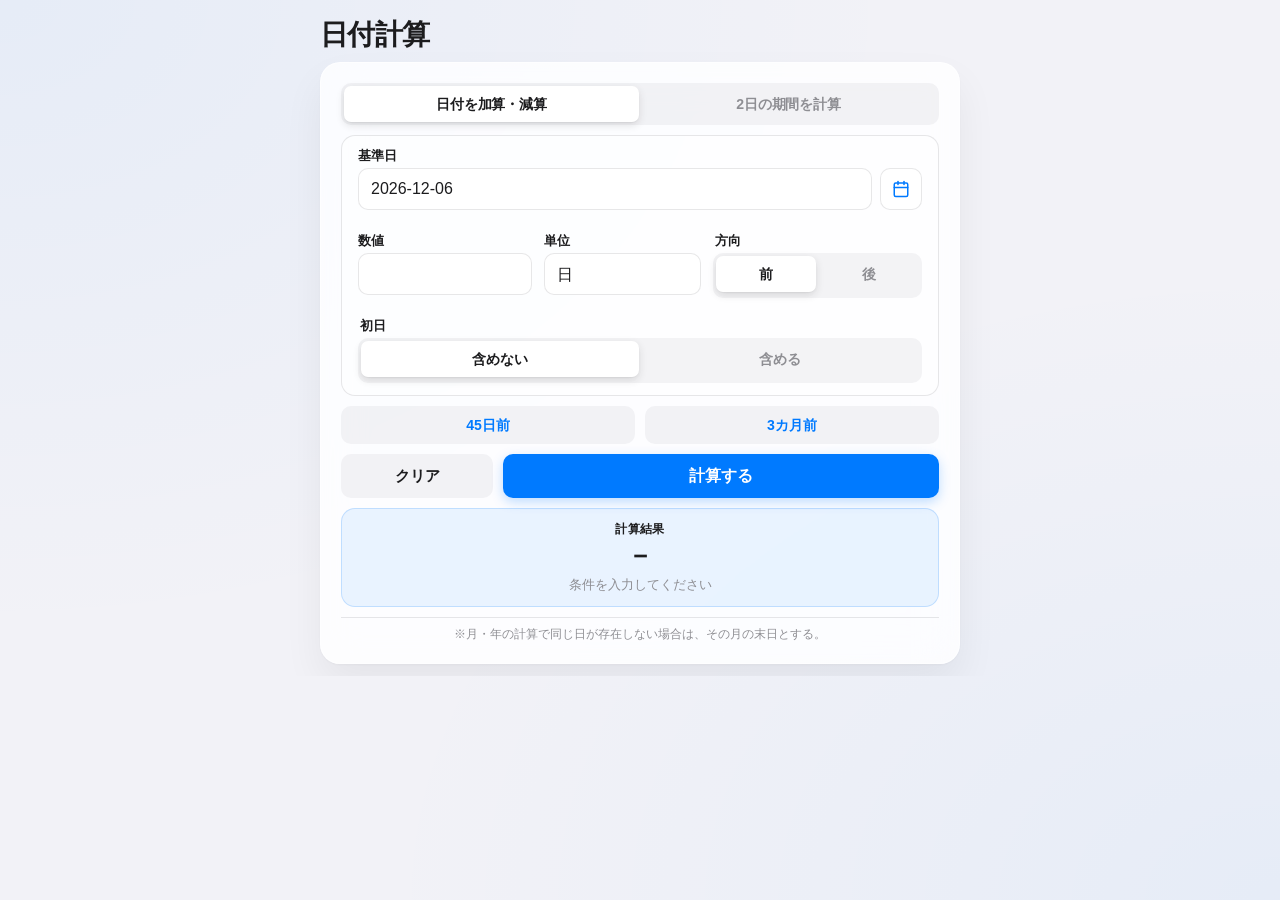
==== index.html @ 54bb45fd "Add files via upload" ====
<!DOCTYPE html>
<html lang="ja">
<head>
  <meta charset="UTF-8">
  <meta name="viewport" content="width=device-width, initial-scale=1.0, maximum-scale=1.0, user-scalable=no, viewport-fit=cover">
  <!-- ステータスバーの色をアプリ最上部の背景色に合わせる -->
  <meta name="theme-color" content="#eef3fd">
  <meta name="robots" content="noindex, nofollow">
  <link rel="icon" href="./favicon.png" type="image/png" sizes="32x32">
  <link rel="apple-touch-icon" href="./apple-touch-icon.png" sizes="180x180">
  <title>日付計算ツール</title>
  <link rel="stylesheet" href="style.css">
</head>
<body>
  <main>
    <h1 id="page-title" class="page-title">日付計算</h1>
    <section class="card" aria-labelledby="page-title">
      
      <!-- モード切替タブ -->
      <div class="calc-mode-selector">
        <button type="button" class="mode-tab active" data-mode="add">日付を加算・減算</button>
        <button type="button" class="mode-tab" data-mode="diff">2日の期間を計算</button>
      </div>

      <form id="dateForm" novalidate>
        <fieldset class="params-group">
          <!-- 基準日 / 開始日 -->
          <div class="field base-date-field">
            <label id="baseDateLabel" for="baseDate">基準日</label>
            <div class="desktop-date-input">
              <input id="baseDate" type="text" inputmode="numeric" autocomplete="off" placeholder="例：2026-08-10" aria-describedby="baseDateError" required>
              <input id="baseDatePicker" type="date" aria-label="カレンダーから日付を選択">
            </div>
            <div id="mobileDatePickers" class="mobile-date-pickers" aria-label="基準日を年月日で設定">
              <div class="picker-field">
                <label for="yearPicker">年</label>
                <select id="yearPicker" aria-label="年"></select>
              </div>
              <div class="picker-field">
                <label for="monthPicker">月</label>
                <select id="monthPicker" aria-label="月"></select>
              </div>
              <div class="picker-field">
                <label for="dayPicker">日</label>
                <select id="dayPicker" aria-label="日"></select>
              </div>
            </div>
            <div id="baseDateError" class="error" role="alert"></div>
          </div>

          <!-- 終了日 (期間計算モード時のみ表示) -->
          <div id="endDateContainer" class="field base-date-field mode-diff-only" style="display: none;">
            <label for="endDate">終了日</label>
            <div class="desktop-date-input">
              <input id="endDate" type="text" inputmode="numeric" autocomplete="off" placeholder="例：2026-08-10" aria-describedby="endDateError">
              <input id="endDatePicker" type="date" aria-label="カレンダーから日付を選択">
            </div>
            <div id="mobileEndPickers" class="mobile-date-pickers" aria-label="終了日を年月日で設定">
              <div class="picker-field">
                <label for="endYearPicker">年</label>
                <select id="endYearPicker" aria-label="終了年"></select>
              </div>
              <div class="picker-field">
                <label for="endMonthPicker">月</label>
                <select id="endMonthPicker" aria-label="終了月"></select>
              </div>
              <div class="picker-field">
                <label for="endDayPicker">日</label>
                <select id="endDayPicker" aria-label="終了日"></select>
              </div>
            </div>
            <div id="endDateError" class="error" role="alert"></div>
          </div>

          <!-- 加減算入力グループ (加減算モード時のみ表示) -->
          <div id="addModeInputs" class="input-row mode-add-only">
            <div class="field">
              <label for="amount">数値</label>
              <input id="amount" type="number" min="0" step="1" inputmode="numeric" required>
              <div id="amountError" class="error" role="alert"></div>
            </div>
            <div class="field">
              <label for="unit">単位</label>
              <select id="unit">
                <option value="day">日</option>
                <option value="week">週間</option>
                <option value="month">カ月</option>
                <option value="year">年</option>
              </select>
            </div>
            <fieldset class="field">
              <legend>方向</legend>
              <div class="radio-group">
                <label class="radio-option">
                  <input type="radio" name="direction" value="past" checked>前
                </label>
                <label class="radio-option">
                  <input type="radio" name="direction" value="future">後
                </label>
              </div>
            </fieldset>
          </div>

          <!-- 初日指定 -->
          <div class="field field-mb-0">
            <fieldset>
              <legend>初日</legend>
              <div class="radio-group">
                <label class="radio-option">
                  <input type="radio" name="firstDay" value="exclude" checked>含めない
                </label>
                <label class="radio-option">
                  <input type="radio" name="firstDay" value="include">含める
                </label>
              </div>
            </fieldset>
          </div>
        </fieldset>

        <!-- クイック設定ボタン (加減算モード時のみ表示) -->
        <div id="quickSettings" class="quick-settings mode-add-only" aria-label="便利な設定">
          <button class="quick-button" type="button" data-amount="45" data-unit="day">45日前</button>
          <button class="quick-button" type="button" data-amount="3" data-unit="month">3カ月前</button>
        </div>

        <div class="action-buttons">
          <button class="clear" id="clearButton" type="button">クリア</button>
          <button class="calculate" type="submit">計算する</button>
        </div>
      </form>

      <section class="result" aria-live="polite">
        <div class="result-label">計算結果</div>
        <div id="resultDate" class="result-date">－</div>
        <div id="resultDescription" class="result-description">条件を入力してください</div>
      </section>

      <p class="note">※月・年の計算で同じ日が存在しない場合は、その月の末日とする。</p>
    </section>
  </main>

  <script src="script.js"></script>
</body>
</html>
---- style.css ----
@charset "UTF-8";

/* ==========================================================================
   Apple Human Interface Guidelines (HIG) Minimalist Theme
   ========================================================================== */

:root {
  --system-bg: #f2f2f7;
  --card-bg: rgba(255, 255, 255, 0.82);
  --card-border: rgba(255, 255, 255, 0.6);
  --group-bg: rgba(118, 118, 128, 0.08);
  --text-primary: #1c1c1e;
  --text-secondary: #8e8e93;
  --accent-color: #007aff;
  --accent-hover: #0062cc;
  --accent-subtle: rgba(0, 122, 255, 0.08);
  --accent-border: rgba(0, 122, 255, 0.18);
  --border-color: rgba(60, 60, 67, 0.12);
  --input-bg: rgba(255, 255, 255, 0.9);
  --shadow-card: 0 20px 40px rgba(0, 0, 0, 0.06), 0 1px 3px rgba(0, 0, 0, 0.04);
  --shadow-segmented: 0 3px 8px rgba(0, 0, 0, 0.12), 0 1px 1px rgba(0, 0, 0, 0.04);
  --radius-xl: 20px;
  --radius-lg: 14px;
  --radius-md: 10px;
  --radius-sm: 6px;
  --font-family: -apple-system, BlinkMacSystemFont, "SF Pro Text", "SF Pro Display", "Helvetica Neue", "Hiragino Sans", "Yu Gothic UI", sans-serif;
}

*,
*::before,
*::after {
  box-sizing: border-box;
}

html {
  background-color: var(--system-bg);
  background-image: radial-gradient(at 0% 0%, rgba(0, 122, 255, 0.05) 0px, transparent 50%),
                    radial-gradient(at 100% 100%, rgba(0, 122, 255, 0.05) 0px, transparent 50%);
  background-attachment: fixed;
}

html,
body {
  width: 100%;
  max-width: 100%;
  margin: 0;
  min-height: 100%;
  overflow-x: hidden;
}

body {
  min-height: 100vh;
  min-height: -webkit-fill-available;
  font-family: var(--font-family);
  color: var(--text-primary);
  background: transparent;
  display: flex;
  justify-content: center;
  align-items: flex-start;
  padding: calc(16px + env(safe-area-inset-top)) calc(16px + env(safe-area-inset-right)) calc(12px + env(safe-area-inset-bottom)) calc(16px + env(safe-area-inset-left));
  -webkit-font-smoothing: antialiased;
  -moz-osx-font-smoothing: grayscale;
}

main {
  width: min(640px, 100%);
  min-width: 0;
  margin: 0 auto;
}

/* タイトル */
.page-title {
  margin: 0 0 8px 0;
  font-size: clamp(1.35rem, 3.5vw, 1.75rem);
  font-weight: 700;
  letter-spacing: -0.025em;
  color: var(--text-primary);
}

/* メインカード */
.card {
  width: 100%;
  min-width: 0;
  background: var(--card-bg);
  backdrop-filter: blur(20px) saturate(180%);
  -webkit-backdrop-filter: blur(20px) saturate(180%);
  border: 1px solid var(--card-border);
  border-radius: var(--radius-xl);
  box-shadow: var(--shadow-card);
  padding: clamp(14px, 3vw, 20px);
}

/* iOS風セグメンテッドコントロール */
.calc-mode-selector {
  display: grid;
  grid-template-columns: 1fr 1fr;
  gap: 2px;
  background: var(--group-bg);
  padding: 3px;
  border-radius: var(--radius-md);
  margin-bottom: 10px;
}

.mode-tab {
  min-height: 36px;
  background: transparent;
  color: var(--text-secondary);
  border: none;
  border-radius: calc(var(--radius-md) - 3px);
  font-weight: 600;
  font-size: 0.88rem;
  letter-spacing: -0.01em;
  transition: all 0.2s cubic-bezier(0.16, 1, 0.3, 1);
  cursor: pointer;
}

.mode-tab:hover {
  color: var(--text-primary);
}

.mode-tab.active {
  background: #ffffff;
  color: var(--text-primary);
  box-shadow: var(--shadow-segmented);
}

/* パラメーター入力エリア（グループコンテナ） */
.params-group {
  border: 1px solid var(--border-color);
  border-radius: var(--radius-lg);
  padding: 12px 16px;
  margin: 0 0 10px 0;
  background: rgba(255, 255, 255, 0.4);
}

.field {
  margin-bottom: 8px;
}

.field-mb-0 {
  margin-bottom: 0;
}

.input-row {
  display: grid;
  grid-template-columns: minmax(100px, 1fr) minmax(100px, 0.9fr) minmax(140px, 1.2fr);
  gap: 12px;
  align-items: start;
  margin-bottom: 8px;
}

.input-row .field {
  margin-bottom: 0;
}

label,
legend {
  display: block;
  font-weight: 600;
  margin-bottom: 3px;
  font-size: 0.8rem;
  letter-spacing: -0.01em;
  color: var(--text-primary);
  text-transform: uppercase;
}

input[type="text"],
input[type="number"],
input[type="date"],
select {
  width: 100%;
  min-width: 0;
  max-width: 100%;
  min-height: 42px;
  height: 42px;
  border: 1px solid var(--border-color);
  border-radius: var(--radius-md);
  padding: 0 12px;
  font: inherit;
  font-size: 16px; /* 自動ズーム防止のため、規定フォントサイズを16pxに設定 */
  color: var(--text-primary);
  background: var(--input-bg);
  outline: none;
  transition: border-color 0.15s ease, box-shadow 0.15s ease;
  -webkit-appearance: none;
  appearance: none;
}

input:focus,
select:focus {
  border-color: var(--accent-color);
  box-shadow: 0 0 0 3.5px rgba(0, 122, 255, 0.2);
}

fieldset {
  border: 0;
  padding: 0;
  margin: 0;
  min-width: 0;
}

/* iOS風セグメントラジオボタン */
.radio-group {
  display: grid;
  grid-template-columns: 1fr 1fr;
  gap: 2px;
  background: var(--group-bg);
  padding: 3px;
  border-radius: var(--radius-md);
}

.radio-option {
  position: relative;
  border: none;
  border-radius: calc(var(--radius-md) - 3px);
  min-height: 36px;
  height: 36px;
  display: flex;
  align-items: center;
  justify-content: center;
  cursor: pointer;
  font-weight: 600;
  font-size: 0.88rem;
  color: var(--text-secondary);
  background: transparent;
  transition: all 0.2s cubic-bezier(0.16, 1, 0.3, 1);
}

.radio-option:has(input:checked) {
  background: #ffffff;
  color: var(--text-primary);
  box-shadow: var(--shadow-segmented);
}

.radio-option:has(input:disabled) {
  opacity: 0.4;
  cursor: not-allowed;
}

.radio-option input {
  position: absolute;
  opacity: 0;
}

button {
  border: 0;
  border-radius: var(--radius-md);
  font: inherit;
  font-weight: 600;
  cursor: pointer;
  transition: all 0.15s ease;
}

button:active {
  transform: scale(0.98);
}

.quick-settings {
  display: grid;
  grid-template-columns: repeat(2, minmax(0, 1fr));
  gap: 10px;
  margin: 10px 0;
}

.quick-button {
  min-width: 0;
  min-height: 38px;
  height: 38px;
  padding: 0 12px;
  font-size: 0.88rem;
  background: var(--group-bg);
  color: var(--accent-color);
  border: none;
  border-radius: var(--radius-md);
}

.quick-button:hover {
  background: rgba(0, 122, 255, 0.12);
}

.action-buttons {
  display: grid;
  grid-template-columns: minmax(88px, 0.35fr) minmax(0, 1fr);
  gap: 10px;
}

.clear {
  min-height: 44px;
  height: 44px;
  background: var(--group-bg);
  color: var(--text-primary);
  font-size: 0.95rem;
}

.clear:hover {
  background: rgba(118, 118, 128, 0.18);
}

.calculate {
  width: 100%;
  min-height: 44px;
  height: 44px;
  background: var(--accent-color);
  color: #ffffff;
  font-size: 0.98rem;
  box-shadow: 0 4px 12px rgba(0, 122, 255, 0.25);
}

.calculate:hover {
  background: var(--accent-hover);
}

/* 結果表示エリア */
.result {
  margin-top: 10px;
  padding: 12px 16px;
  border-radius: var(--radius-lg);
  background: var(--accent-subtle);
  border: 1px solid var(--accent-border);
  text-align: center;
}

.result-label {
  color: var(--text-primary);
  font-size: 0.75rem;
  font-weight: 700;
  letter-spacing: 0.04em;
  text-transform: uppercase;
  margin-bottom: 2px;
}

.result-date {
  font-size: clamp(1.25rem, 3.5vw, 1.6rem);
  font-weight: 700;
  letter-spacing: -0.02em;
  color: var(--text-primary);
  line-height: 1.25;
}

.result-description {
  margin: 4px 0 0;
  font-size: 0.82rem;
  color: var(--text-secondary);
}

.note {
  margin: 10px 0 0;
  padding-top: 8px;
  border-top: 1px solid var(--border-color);
  color: var(--text-secondary);
  font-size: 0.75rem;
  line-height: 1.35;
  text-align: center;
}

.error {
  color: #ff3b30;
  font-size: 0.75rem;
  margin-top: 2px;
  min-height: 1.1em;
}

/* カレンダーアイコン入力 */
.desktop-date-input {
  display: flex;
  gap: 8px;
  align-items: center;
}

.desktop-date-input input[type="text"] {
  flex: 1;
}

.desktop-date-input input[type="date"] {
  position: relative;
  width: 42px;
  min-width: 42px;
  padding: 0;
  cursor: pointer;
  display: inline-flex;
  align-items: center;
  justify-content: center;
  border: 1px solid var(--border-color);
  transition: all 0.15s ease;
  background-image: url('data:image/svg+xml;utf8,<svg xmlns="http://www.w3.org/2000/svg" width="18" height="18" viewBox="0 0 24 24" fill="none" stroke="%23007AFF" stroke-width="2" stroke-linecap="round" stroke-linejoin="round"><rect x="3" y="4" width="18" height="18" rx="2" ry="2"></rect><line x1="16" y1="2" x2="16" y2="6"></line><line x1="8" y1="2" x2="8" y2="6"></line><line x1="3" y1="10" x2="21" y2="10"></line></svg>');
  background-repeat: no-repeat;
  background-position: center;
  background-size: 18px 18px;
}

.desktop-date-input input[type="date"]:hover {
  background-color: var(--accent-subtle);
  border-color: var(--accent-color);
}

.desktop-date-input input[type="date"]::-webkit-datetime-edit {
  display: none;
}

.desktop-date-input input[type="date"]::-webkit-calendar-picker-indicator {
  position: absolute;
  top: 0;
  left: 0;
  width: 100%;
  height: 100%;
  margin: 0;
  padding: 0;
  cursor: pointer;
  opacity: 0;
}

.mobile-date-pickers {
  display: none;
}

/* レスポンシブ (iOS Mobile View) */
@media (max-width: 580px) {
  body {
    padding-top: calc(10px + env(safe-area-inset-top));
    padding-bottom: calc(10px + env(safe-area-inset-bottom));
    padding-left: calc(8px + env(safe-area-inset-left));
    padding-right: calc(8px + env(safe-area-inset-right));
  }

  .page-title {
    visibility: hidden; /* タイトルテキストのみ非表示にして縦幅領域は維持 */
    font-size: 1.3rem;
    margin-bottom: 8px;
    margin-left: 0;
  }

  .card {
    padding: 12px;
    border-radius: var(--radius-lg);
  }

  .desktop-date-input {
    display: none;
  }

  .mobile-date-pickers {
    display: grid;
    grid-template-columns: 1.35fr 0.85fr 0.85fr;
    gap: 6px;
  }

  .mobile-date-pickers .picker-field > label {
    display: none;
  }

  /* モバイル画面での入力要素の文字サイズを全て 16px 以上にして自動拡大を阻止 */
  input[type="text"],
  input[type="number"],
  input[type="date"],
  select,
  .picker-field select {
    font-size: 16px !important;
    width: 100%;
    height: 40px;
    padding: 0 6px;
    border-radius: var(--radius-md);
    background: var(--input-bg);
    font-weight: 600;
    text-align: center;
  }

  .input-row {
    grid-template-columns: 1fr 1fr 1.2fr;
    gap: 8px;
  }

  .quick-settings {
    gap: 8px;
    margin: 8px 0;
  }

  .clear, .calculate {
    height: 42px;
    font-size: 16px;
  }

  .result {
    padding: 10px;
  }
}
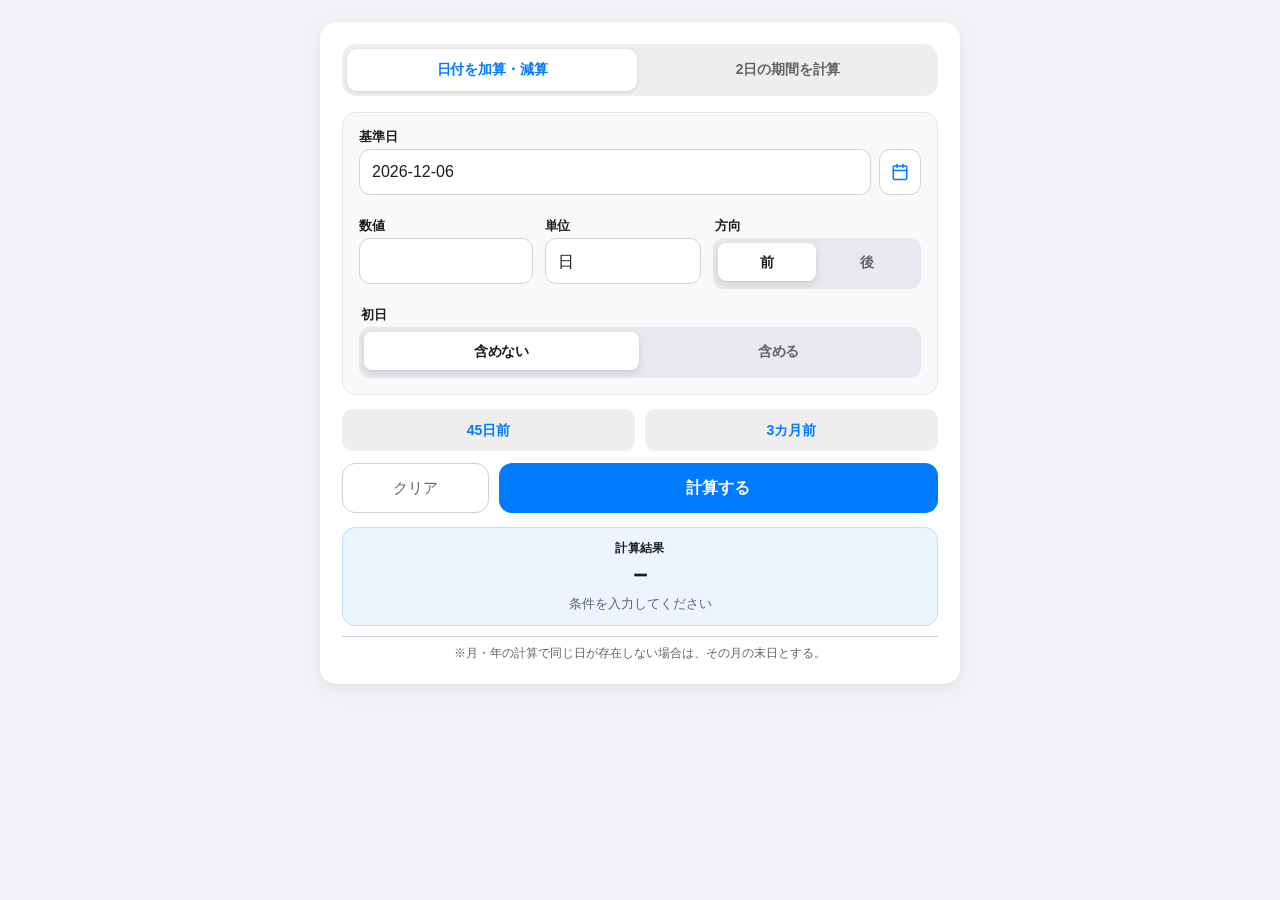
==== commit a54444b1: "Add files via upload" ====
--- a/index.html
+++ b/index.html
@@ -1,3 +1,4 @@
+
 <!DOCTYPE html>
 <html lang="ja">
 <head>
@@ -9,7 +10,576 @@
   <link rel="icon" href="./favicon.png" type="image/png" sizes="32x32">
   <link rel="apple-touch-icon" href="./apple-touch-icon.png" sizes="180x180">
   <title>日付計算ツール</title>
-  <link rel="stylesheet" href="style.css">
+  <style>
+@charset "UTF-8";
+
+:root {
+  --system-bg: #f2f2f7;
+  --card-bg: rgba(255, 255, 255, 0.82);
+  --card-border: rgba(255, 255, 255, 0.6);
+  --group-bg: rgba(118, 118, 128, 0.08);
+  --text-primary: #1c1c1e;
+  --text-secondary: #8e8e93;
+  --accent-color: #007aff;
+  --accent-hover: #0062cc;
+  --accent-subtle: rgba(0, 122, 255, 0.08);
+  --accent-border: rgba(0, 122, 255, 0.18);
+  --border-color: rgba(60, 60, 67, 0.12);
+  --input-bg: rgba(255, 255, 255, 0.9);
+  --shadow-card: 0 20px 40px rgba(0, 0, 0, 0.06), 0 1px 3px rgba(0, 0, 0, 0.04);
+  --shadow-segmented: 0 3px 8px rgba(0, 0, 0, 0.12), 0 1px 1px rgba(0, 0, 0, 0.04);
+  --radius-xl: 20px;
+  --radius-lg: 14px;
+  --radius-md: 10px;
+  --radius-sm: 6px;
+  --font-family: -apple-system, BlinkMacSystemFont, "SF Pro Text", "SF Pro Display", "Helvetica Neue", "Hiragino Sans", "Yu Gothic UI", sans-serif;
+}
+
+*,
+*::before,
+*::after {
+  box-sizing: border-box;
+}
+
+html {
+  background-color: var(--system-bg);
+  background-image: radial-gradient(at 0% 0%, rgba(0, 122, 255, 0.05) 0px, transparent 50%),
+                    radial-gradient(at 100% 100%, rgba(0, 122, 255, 0.05) 0px, transparent 50%);
+  background-attachment: fixed;
+}
+
+html,
+body {
+  width: 100%;
+  max-width: 100%;
+  margin: 0;
+  min-height: 100%;
+  overflow-x: hidden;
+}
+
+body {
+  min-height: 100vh;
+  min-height: -webkit-fill-available;
+  font-family: var(--font-family);
+  color: var(--text-primary);
+  background: transparent;
+  display: flex;
+  justify-content: center;
+  align-items: flex-start;
+  padding: calc(16px + env(safe-area-inset-top)) calc(16px + env(safe-area-inset-right)) calc(12px + env(safe-area-inset-bottom)) calc(16px + env(safe-area-inset-left));
+  -webkit-font-smoothing: antialiased;
+  -moz-osx-font-smoothing: grayscale;
+}
+
+main {
+  width: min(640px, 100%);
+  min-width: 0;
+  margin: 0 auto;
+}
+
+/* タイトル */
+.page-title {
+  margin: 0 0 8px 0;
+  font-size: clamp(1.35rem, 3.5vw, 1.75rem);
+  font-weight: 700;
+  letter-spacing: -0.025em;
+  color: var(--text-primary);
+}
+
+/* メインカード */
+.card {
+  width: 100%;
+  min-width: 0;
+  background: var(--card-bg);
+  backdrop-filter: blur(20px) saturate(180%);
+  -webkit-backdrop-filter: blur(20px) saturate(180%);
+  border: 1px solid var(--card-border);
+  border-radius: var(--radius-xl);
+  box-shadow: var(--shadow-card);
+  padding: clamp(14px, 3vw, 20px);
+}
+
+/* iOS風セグメンテッドコントロール */
+.calc-mode-selector {
+  display: grid;
+  grid-template-columns: 1fr 1fr;
+  gap: 2px;
+  background: var(--group-bg);
+  padding: 3px;
+  border-radius: var(--radius-md);
+  margin-bottom: 10px;
+}
+
+.mode-tab {
+  min-height: 36px;
+  background: transparent;
+  color: var(--text-secondary);
+  border: none;
+  border-radius: calc(var(--radius-md) - 3px);
+  font-weight: 600;
+  font-size: 0.88rem;
+  letter-spacing: -0.01em;
+  transition: all 0.2s cubic-bezier(0.16, 1, 0.3, 1);
+  cursor: pointer;
+}
+
+.mode-tab:hover {
+  color: var(--text-primary);
+}
+
+.mode-tab.active {
+  background: #ffffff;
+  color: var(--text-primary);
+  box-shadow: var(--shadow-segmented);
+}
+
+/* パラメーター入力エリア（グループコンテナ） */
+.params-group {
+  border: 1px solid var(--border-color);
+  border-radius: var(--radius-lg);
+  padding: 12px 16px;
+  margin: 0 0 10px 0;
+  background: rgba(255, 255, 255, 0.4);
+}
+
+.field {
+  margin-bottom: 8px;
+}
+
+.field-mb-0 {
+  margin-bottom: 0;
+}
+
+.input-row {
+  display: grid;
+  grid-template-columns: minmax(100px, 1fr) minmax(100px, 0.9fr) minmax(140px, 1.2fr);
+  gap: 12px;
+  align-items: start;
+  margin-bottom: 8px;
+}
+
+.input-row .field {
+  margin-bottom: 0;
+}
+
+label,
+legend {
+  display: block;
+  font-weight: 600;
+  margin-bottom: 3px;
+  font-size: 0.8rem;
+  letter-spacing: -0.01em;
+  color: var(--text-primary);
+  text-transform: uppercase;
+}
+
+input[type="text"],
+input[type="number"],
+input[type="date"],
+select {
+  width: 100%;
+  min-width: 0;
+  max-width: 100%;
+  min-height: 42px;
+  height: 42px;
+  border: 1px solid var(--border-color);
+  border-radius: var(--radius-md);
+  padding: 0 12px;
+  font: inherit;
+  font-size: 16px; /* 自動ズーム防止のため、規定フォントサイズを16pxに設定 */
+  color: var(--text-primary);
+  background: var(--input-bg);
+  outline: none;
+  transition: border-color 0.15s ease, box-shadow 0.15s ease;
+  -webkit-appearance: none;
+  appearance: none;
+}
+
+input:focus,
+select:focus {
+  border-color: var(--accent-color);
+  box-shadow: 0 0 0 3.5px rgba(0, 122, 255, 0.2);
+}
+
+fieldset {
+  border: 0;
+  padding: 0;
+  margin: 0;
+  min-width: 0;
+}
+
+/* セグメントラジオボタン */
+.radio-group {
+  display: grid;
+  grid-template-columns: 1fr 1fr;
+  gap: 2px;
+  background: var(--group-bg);
+  padding: 3px;
+  border-radius: var(--radius-md);
+}
+
+.radio-option {
+  position: relative;
+  border: none;
+  border-radius: calc(var(--radius-md) - 3px);
+  min-height: 36px;
+  height: 36px;
+  display: flex;
+  align-items: center;
+  justify-content: center;
+  cursor: pointer;
+  font-weight: 600;
+  font-size: 0.88rem;
+  color: var(--text-secondary);
+  background: transparent;
+  transition: all 0.2s cubic-bezier(0.16, 1, 0.3, 1);
+}
+
+.radio-option:has(input:checked) {
+  background: #ffffff;
+  color: var(--text-primary);
+  box-shadow: var(--shadow-segmented);
+}
+
+.radio-option:has(input:disabled) {
+  opacity: 0.4;
+  cursor: not-allowed;
+}
+
+.radio-option input {
+  position: absolute;
+  opacity: 0;
+}
+
+button {
+  border: 0;
+  border-radius: var(--radius-md);
+  font: inherit;
+  font-weight: 600;
+  cursor: pointer;
+  transition: all 0.15s ease;
+}
+
+button:active {
+  transform: scale(0.98);
+}
+
+.quick-settings {
+  display: grid;
+  grid-template-columns: repeat(2, minmax(0, 1fr));
+  gap: 10px;
+  margin: 10px 0;
+}
+
+.quick-button {
+  min-width: 0;
+  min-height: 38px;
+  height: 38px;
+  padding: 0 12px;
+  font-size: 0.88rem;
+  background: var(--group-bg);
+  color: var(--accent-color);
+  border: none;
+  border-radius: var(--radius-md);
+}
+
+.quick-button:hover {
+  background: rgba(0, 122, 255, 0.12);
+}
+
+.action-buttons {
+  display: grid;
+  grid-template-columns: minmax(88px, 0.35fr) minmax(0, 1fr);
+  gap: 10px;
+}
+
+.clear {
+  min-height: 44px;
+  height: 44px;
+  background: var(--group-bg);
+  color: var(--text-primary);
+  font-size: 0.95rem;
+}
+
+.clear:hover {
+  background: rgba(118, 118, 128, 0.18);
+}
+
+.calculate {
+  width: 100%;
+  min-height: 44px;
+  height: 44px;
+  background: var(--accent-color);
+  color: #ffffff;
+  font-size: 0.98rem;
+  box-shadow: 0 4px 12px rgba(0, 122, 255, 0.25);
+}
+
+.calculate:hover {
+  background: var(--accent-hover);
+}
+
+/* 結果表示エリア */
+.result {
+  margin-top: 10px;
+  padding: 12px 16px;
+  border-radius: var(--radius-lg);
+  background: var(--accent-subtle);
+  border: 1px solid var(--accent-border);
+  text-align: center;
+}
+
+.result-label {
+  color: var(--text-primary);
+  font-size: 0.75rem;
+  font-weight: 700;
+  letter-spacing: 0.04em;
+  text-transform: uppercase;
+  margin-bottom: 2px;
+}
+
+.result-date {
+  font-size: clamp(1.25rem, 3.5vw, 1.6rem);
+  font-weight: 700;
+  letter-spacing: -0.02em;
+  color: var(--text-primary);
+  line-height: 1.25;
+}
+
+.result-description {
+  margin: 4px 0 0;
+  font-size: 0.82rem;
+  color: var(--text-secondary);
+}
+
+.note {
+  margin: 10px 0 0;
+  padding-top: 8px;
+  border-top: 1px solid var(--border-color);
+  color: var(--text-secondary);
+  font-size: 0.75rem;
+  line-height: 1.35;
+  text-align: center;
+}
+
+.error {
+  color: #ff3b30;
+  font-size: 0.75rem;
+  margin-top: 2px;
+  min-height: 1.1em;
+}
+
+/* カレンダーアイコン入力 */
+.desktop-date-input {
+  display: flex;
+  gap: 8px;
+  align-items: center;
+}
+
+.desktop-date-input input[type="text"] {
+  flex: 1;
+}
+
+.desktop-date-input input[type="date"] {
+  position: relative;
+  width: 42px;
+  min-width: 42px;
+  padding: 0;
+  cursor: pointer;
+  display: inline-flex;
+  align-items: center;
+  justify-content: center;
+  border: 1px solid var(--border-color);
+  transition: all 0.15s ease;
+  background-image: url('data:image/svg+xml;utf8,<svg xmlns="http://www.w3.org/2000/svg" width="18" height="18" viewBox="0 0 24 24" fill="none" stroke="%23007AFF" stroke-width="2" stroke-linecap="round" stroke-linejoin="round"><rect x="3" y="4" width="18" height="18" rx="2" ry="2"></rect><line x1="16" y1="2" x2="16" y2="6"></line><line x1="8" y1="2" x2="8" y2="6"></line><line x1="3" y1="10" x2="21" y2="10"></line></svg>');
+  background-repeat: no-repeat;
+  background-position: center;
+  background-size: 18px 18px;
+}
+
+.desktop-date-input input[type="date"]:hover {
+  background-color: var(--accent-subtle);
+  border-color: var(--accent-color);
+}
+
+.desktop-date-input input[type="date"]::-webkit-datetime-edit {
+  display: none;
+}
+
+.desktop-date-input input[type="date"]::-webkit-calendar-picker-indicator {
+  position: absolute;
+  top: 0;
+  left: 0;
+  width: 100%;
+  height: 100%;
+  margin: 0;
+  padding: 0;
+  cursor: pointer;
+  opacity: 0;
+}
+
+.mobile-date-pickers {
+  display: none;
+}
+
+/* レスポンシブ */
+@media (max-width: 580px) {
+  body {
+    padding-top: calc(10px + env(safe-area-inset-top));
+    padding-bottom: calc(10px + env(safe-area-inset-bottom));
+    padding-left: calc(8px + env(safe-area-inset-left));
+    padding-right: calc(8px + env(safe-area-inset-right));
+  }
+
+  .page-title {
+    visibility: hidden; /* タイトルテキストのみ非表示にして縦幅領域は維持 */
+    font-size: 1.3rem;
+    margin-bottom: 8px;
+    margin-left: 0;
+  }
+
+  .card {
+    padding: 12px;
+    border-radius: var(--radius-lg);
+  }
+
+  .desktop-date-input {
+    display: none;
+  }
+
+  .mobile-date-pickers {
+    display: grid;
+    grid-template-columns: 1.35fr 0.85fr 0.85fr;
+    gap: 6px;
+  }
+
+  .mobile-date-pickers .picker-field > label {
+    display: none;
+  }
+
+  /* モバイル画面での入力要素の文字サイズを全て 16px 以上にして自動拡大を阻止 */
+  input[type="text"],
+  input[type="number"],
+  input[type="date"],
+  select,
+  .picker-field select {
+    font-size: 16px !important;
+    width: 100%;
+    height: 40px;
+    padding: 0 6px;
+    border-radius: var(--radius-md);
+    background: var(--input-bg);
+    font-weight: 600;
+    text-align: center;
+  }
+
+  .input-row {
+    grid-template-columns: 1fr 1fr 1.2fr;
+    gap: 8px;
+  }
+
+  .quick-settings {
+    gap: 8px;
+    margin: 8px 0;
+  }
+
+  .clear, .calculate {
+    height: 42px;
+    font-size: 16px;
+  }
+
+  .result {
+    padding: 10px;
+  }
+}
+
+:root {
+  --system-bg: #f2f2f7;
+  --card-bg: #ffffff;
+  --card-border: transparent;
+  --group-bg: rgba(118, 118, 128, 0.12);
+  --text-primary: #1c1c1e;
+  --text-secondary: #636366;
+  --accent-color: #007aff;
+  --accent-hover: #0062cc;
+  --border-color: #d1d1d6;
+  --input-bg: #ffffff;
+  --shadow-card: 0 6px 20px rgba(0,0,0,.06), 0 1px 3px rgba(0,0,0,.04);
+  --radius-xl: 16px;
+  --radius-lg: 14px;
+  --radius-md: 11px;
+}
+html { background: var(--system-bg); background-image: none; }
+body {
+  padding: max(22px, env(safe-area-inset-top)) max(20px, env(safe-area-inset-right)) max(28px, env(safe-area-inset-bottom)) max(20px, env(safe-area-inset-left));
+}
+main { width: min(640px, 100%); }
+.page-title { display: none; }
+.card {
+  background: var(--card-bg);
+  backdrop-filter: none;
+  -webkit-backdrop-filter: none;
+  border: 0;
+  border-radius: var(--radius-xl);
+  box-shadow: var(--shadow-card);
+  padding: 22px;
+}
+.calc-mode-selector {
+  gap: 6px;
+  padding: 5px;
+  margin-bottom: 16px;
+  border-radius: 14px;
+}
+.mode-tab { min-height: 42px; border-radius: 10px; font-size: 14px; }
+.mode-tab.active { color: var(--accent-color); box-shadow: 0 1px 4px rgba(0,0,0,.12); }
+.params-group { background: #f9f9fb; border-color: #e5e5ea; padding: 16px; margin-bottom: 14px; }
+input[type="text"], input[type="number"], input[type="date"], select {
+  min-height: 46px; height: 46px; border-color: var(--border-color); border-radius: 11px;
+}
+.radio-group { padding: 5px; border-radius: 11px; }
+.radio-option { min-height: 38px; height: 38px; border-radius: 8px; }
+.quick-settings { margin: 12px 0; }
+.quick-button { min-height: 42px; height: 42px; color: var(--accent-color); background: var(--group-bg); }
+.action-buttons { grid-template-columns: 1fr 3fr; gap: 10px; }
+.clear, .calculate { min-height: 50px; height: 50px; border-radius: 13px; }
+.clear {
+  background: transparent;
+  color: var(--text-secondary);
+  border: 1px solid var(--border-color);
+  font-size: 15px;
+  font-weight: 500;
+}
+.calculate { font-size: 16px; font-weight: 700; box-shadow: none; }
+.result { margin-top: 14px; border-radius: 14px; }
+@media (hover: hover) and (pointer: fine) {
+  .mode-tab:hover { background: rgba(255,255,255,.72); color: var(--accent-color); box-shadow: 0 1px 4px rgba(0,0,0,.08); }
+  .mode-tab.active:hover { background: #fff; color: var(--accent-color); box-shadow: 0 2px 7px rgba(0,0,0,.14); }
+  .clear:hover { background: rgba(118,118,128,.08); border-color:#c7c7cc; color:var(--text-primary); box-shadow:none; }
+  .calculate:hover { background: var(--accent-hover); }
+  .quick-button:hover { background: rgba(0,122,255,.12); }
+  .radio-option:hover:not(:has(input:disabled)) { background: rgba(255,255,255,.7); color: var(--text-primary); }
+  .radio-option:has(input:disabled):hover { opacity:.55; background:rgba(118,118,128,.08); }
+}
+button:focus-visible, input:focus-visible, select:focus-visible, .radio-option:has(input:focus-visible) {
+  outline: 3px solid rgba(0,122,255,.28); outline-offset: 2px;
+}
+@media (max-width: 580px) {
+  body {
+    padding-top: max(10px, env(safe-area-inset-top));
+    padding-bottom: max(10px, env(safe-area-inset-bottom));
+    padding-left: max(8px, env(safe-area-inset-left));
+    padding-right: max(8px, env(safe-area-inset-right));
+  }
+  .card { padding: 12px; border-radius: 15px; }
+  .calc-mode-selector { margin-bottom: 10px; }
+  .action-buttons { grid-template-columns: 1fr 3fr; }
+  .clear, .calculate { min-height: 46px; height: 46px; font-size: 16px; }
+}
+@media (prefers-reduced-motion: reduce) {
+  *, *::before, *::after { animation: none !important; transition: none !important; scroll-behavior: auto !important; }
+}
+
+  </style>
 </head>
 <body>
   <main>
@@ -139,6 +709,417 @@
     </section>
   </main>
 
-  <script src="script.js"></script>
+  <script>
+'use strict';
+
+const form = document.getElementById('dateForm');
+const baseDateInput = document.getElementById('baseDate');
+const baseDatePicker = document.getElementById('baseDatePicker');
+const baseDateError = document.getElementById('baseDateError');
+
+const endDateInput = document.getElementById('endDate');
+const endDatePicker = document.getElementById('endDatePicker');
+const endDateError = document.getElementById('endDateError');
+
+const amountInput = document.getElementById('amount');
+const unitInput = document.getElementById('unit');
+const amountError = document.getElementById('amountError');
+const resultDate = document.getElementById('resultDate');
+const resultDescription = document.getElementById('resultDescription');
+
+const yearPicker = document.getElementById('yearPicker');
+const monthPicker = document.getElementById('monthPicker');
+const dayPicker = document.getElementById('dayPicker');
+
+const endYearPicker = document.getElementById('endYearPicker');
+const endMonthPicker = document.getElementById('endMonthPicker');
+const endDayPicker = document.getElementById('endDayPicker');
+
+const clearButton = document.getElementById('clearButton');
+const firstDayInputs = document.querySelectorAll('input[name="firstDay"]');
+
+let currentMode = 'add';
+
+const labels = { day: '日', week: '週間', month: 'カ月', year: '年' };
+const weekdays = ['日', '月', '火', '水', '木', '金', '土'];
+
+const pad = n => String(n).padStart(2, '0');
+const inputDate = d => `${d.getFullYear()}-${pad(d.getMonth() + 1)}-${pad(d.getDate())}`;
+
+function updateFirstDayState() {
+  const isDay = currentMode === 'diff' || unitInput.value === 'day';
+  firstDayInputs.forEach(input => {
+    input.disabled = !isDay;
+  });
+}
+
+function parseDate(v) {
+  if (!v) return null;
+  const match = v.trim().match(/^(\d{4})-(\d{1,2})-(\d{1,2})$/);
+  if (!match) return null;
+  const y = Number(match[1]);
+  const m = Number(match[2]);
+  const d = Number(match[3]);
+  const date = new Date(y, m - 1, d, 12);
+  return date.getFullYear() === y && date.getMonth() === m - 1 && date.getDate() === d ? date : null;
+}
+
+const format = d => `${d.getFullYear()}年${d.getMonth() + 1}月${d.getDate()}日（${weekdays[d.getDay()]}）`;
+
+function daysInMonth(y, m) {
+  return new Date(y, m, 0, 12).getDate();
+}
+
+function addOption(select, value, label) {
+  const option = document.createElement('option');
+  option.value = value;
+  option.textContent = label;
+  select.appendChild(option);
+}
+
+function buildMobilePickers() {
+  for (let y = 1900; y <= 2100; y++) {
+    addOption(yearPicker, y, `${y}年`);
+    addOption(endYearPicker, y, `${y}年`);
+  }
+  for (let m = 1; m <= 12; m++) {
+    addOption(monthPicker, m, `${m}月`);
+    addOption(endMonthPicker, m, `${m}月`);
+  }
+  syncPickersFromText();
+  syncEndPickersFromText();
+}
+
+function rebuildDays(selectedDay) {
+  const y = Number(yearPicker.value);
+  const m = Number(monthPicker.value);
+  const last = daysInMonth(y, m);
+  dayPicker.replaceChildren();
+  for (let d = 1; d <= last; d++) addOption(dayPicker, d, `${d}日`);
+  dayPicker.value = Math.min(Number(selectedDay) || 1, last);
+}
+
+function rebuildEndDays(selectedDay) {
+  const y = Number(endYearPicker.value);
+  const m = Number(endMonthPicker.value);
+  const last = daysInMonth(y, m);
+  endDayPicker.replaceChildren();
+  for (let d = 1; d <= last; d++) addOption(endDayPicker, d, `${d}日`);
+  endDayPicker.value = Math.min(Number(selectedDay) || 1, last);
+}
+
+function syncPickersFromText() {
+  const d = parseDate(baseDateInput.value) || new Date();
+  const formattedDate = inputDate(d);
+  yearPicker.value = d.getFullYear();
+  monthPicker.value = d.getMonth() + 1;
+  rebuildDays(d.getDate());
+  baseDatePicker.value = formattedDate;
+}
+
+function syncEndPickersFromText() {
+  const d = parseDate(endDateInput.value) || new Date();
+  const formattedDate = inputDate(d);
+  endYearPicker.value = d.getFullYear();
+  endMonthPicker.value = d.getMonth() + 1;
+  rebuildEndDays(d.getDate());
+  endDatePicker.value = formattedDate;
+}
+
+function updateDateFromPickers() {
+  const previousDay = Number(dayPicker.value) || 1;
+  rebuildDays(previousDay);
+  const formattedDate = `${yearPicker.value}-${pad(monthPicker.value)}-${pad(dayPicker.value)}`;
+  baseDateInput.value = formattedDate;
+  baseDatePicker.value = formattedDate;
+  baseDateError.textContent = '';
+}
+
+function updateEndDateFromPickers() {
+  const previousDay = Number(endDayPicker.value) || 1;
+  rebuildEndDays(previousDay);
+  const formattedDate = `${endYearPicker.value}-${pad(endMonthPicker.value)}-${pad(endDayPicker.value)}`;
+  endDateInput.value = formattedDate;
+  endDatePicker.value = formattedDate;
+  endDateError.textContent = '';
+}
+
+function addMonths(d, m) {
+  const r = new Date(d);
+  const day = r.getDate();
+  r.setDate(1);
+  r.setMonth(r.getMonth() + m);
+  const last = new Date(r.getFullYear(), r.getMonth() + 1, 0, 12).getDate();
+  r.setDate(Math.min(day, last));
+  return r;
+}
+
+function calculateAdd(base, n, unit, sign, includeFirstDay) {
+  const r = new Date(base);
+  if (unit === 'day') {
+    let days = n;
+    if (includeFirstDay && n > 0) {
+      days = n - 1;
+    }
+    r.setDate(r.getDate() + sign * days);
+  }
+  if (unit === 'week') r.setDate(r.getDate() + sign * n * 7);
+  if (unit === 'month') return addMonths(r, sign * n);
+  if (unit === 'year') return addMonths(r, sign * n * 12);
+  return r;
+}
+
+function calculateDiff(d1, d2, includeFirstDay) {
+  const start = d1 < d2 ? d1 : d2;
+  const end = d1 < d2 ? d2 : d1;
+  
+  const diffTime = Math.abs(end.getTime() - start.getTime());
+  let diffDays = Math.round(diffTime / (1000 * 3600 * 24));
+  if (includeFirstDay) {
+    diffDays += 1;
+  }
+
+  const weeks = Math.floor(diffDays / 7);
+  const remDays = diffDays % 7;
+
+  let yDiff = end.getFullYear() - start.getFullYear();
+  let mDiff = end.getMonth() - start.getMonth();
+  let dayDiff = end.getDate() - start.getDate();
+
+  if (dayDiff < 0) {
+    mDiff--;
+    const prevMonthLastDay = daysInMonth(end.getFullYear(), end.getMonth());
+    dayDiff += prevMonthLastDay;
+  }
+  if (mDiff < 0) {
+    yDiff--;
+    mDiff += 12;
+  }
+
+  const totalMonths = yDiff * 12 + mDiff;
+
+  const yearsDate = new Date(start);
+  yearsDate.setFullYear(yearsDate.getFullYear() + yDiff);
+  let remDaysY = Math.round((end.getTime() - yearsDate.getTime()) / (1000 * 3600 * 24));
+  if (includeFirstDay && yDiff === 0) {
+    remDaysY = diffDays;
+  } else if (includeFirstDay) {
+    remDaysY += 1;
+  }
+
+  return {
+    days: diffDays,
+    weeks: weeks,
+    remDays: remDays,
+    years: yDiff,
+    months: mDiff,
+    remDaysYMD: dayDiff,
+    totalMonths: totalMonths,
+    remDaysY: remDaysY
+  };
+}
+
+function showResult() {
+  baseDateError.textContent = '';
+  amountError.textContent = '';
+  endDateError.textContent = '';
+
+  const base = parseDate(baseDateInput.value);
+
+  if (!base) {
+    baseDateError.textContent = baseDateInput.value.trim() === '' ? '基準日を入力してください。' : '実在する日付をYYYY-MM-DD形式で入力してください。';
+    resultDate.textContent = '－';
+    resultDescription.textContent = '入力内容を確認してください';
+    return;
+  }
+
+  if (currentMode === 'add') {
+    const value = amountInput.value.trim();
+    const n = Number(value);
+
+    if (value === '' || !Number.isInteger(n) || n < 0) {
+      amountError.textContent = value === '' ? '数値を入力してください。' : '0以上の整数を入力してください。';
+      resultDate.textContent = '－';
+      resultDescription.textContent = '入力内容を確認してください';
+      return;
+    }
+
+    const direction = document.querySelector('input[name="direction"]:checked').value;
+    const firstDayVal = document.querySelector('input[name="firstDay"]:checked').value;
+    const includeFirstDay = (unitInput.value === 'day' && firstDayVal === 'include');
+    const sign = direction === 'past' ? -1 : 1;
+    const answer = calculateAdd(base, n, unitInput.value, sign, includeFirstDay);
+
+    resultDate.textContent = format(answer);
+    resultDescription.textContent = `${format(base)}の${n}${labels[unitInput.value]}${direction === 'past' ? '前' : '後'}${includeFirstDay ? '（初日含める）' : ''}`;
+  } else {
+    const end = parseDate(endDateInput.value);
+    if (!end) {
+      endDateError.textContent = endDateInput.value.trim() === '' ? '終了日を入力してください。' : '実在する日付をYYYY-MM-DD形式で入力してください。';
+      resultDate.textContent = '－';
+      resultDescription.textContent = '入力内容を確認してください';
+      return;
+    }
+
+    const firstDayVal = document.querySelector('input[name="firstDay"]:checked').value;
+    const includeFirstDay = (firstDayVal === 'include');
+    const diff = calculateDiff(base, end, includeFirstDay);
+
+    resultDate.textContent = `${diff.days.toLocaleString()} 日間`;
+    
+    let desc = `（${diff.weeks} 週 ${diff.remDays} 日 / ${diff.totalMonths} カ月 ${diff.remDaysYMD} 日 / ${diff.years} 年 ${diff.remDaysY} 日 / ${diff.years} 年 ${diff.months} カ月 ${diff.remDaysYMD} 日）${includeFirstDay ? ' ※初日含む' : ''}`;
+
+    resultDescription.textContent = desc;
+  }
+}
+
+document.querySelectorAll('.mode-tab').forEach(tab => {
+  tab.addEventListener('click', (e) => {
+    document.querySelectorAll('.mode-tab').forEach(t => t.classList.remove('active'));
+    e.target.classList.add('active');
+    currentMode = e.target.dataset.mode;
+
+    const baseLabel = document.getElementById('baseDateLabel');
+    if (currentMode === 'add') {
+      baseLabel.textContent = '基準日';
+      document.querySelectorAll('.mode-add-only').forEach(el => el.style.display = '');
+      document.querySelectorAll('.mode-diff-only').forEach(el => el.style.display = 'none');
+    } else {
+      baseLabel.textContent = '開始日';
+      document.querySelectorAll('.mode-add-only').forEach(el => el.style.display = 'none');
+      document.querySelectorAll('.mode-diff-only').forEach(el => el.style.display = 'block');
+      if (!endDateInput.value) {
+        endDateInput.value = inputDate(new Date());
+        endDatePicker.value = endDateInput.value;
+      }
+      syncEndPickersFromText();
+    }
+    updateFirstDayState();
+    resultDate.textContent = '－';
+    resultDescription.textContent = '条件を入力してください';
+  });
+});
+
+unitInput.addEventListener('change', () => {
+  updateFirstDayState();
+});
+
+document.querySelectorAll('.quick-button').forEach(button => button.addEventListener('click', () => {
+  amountInput.value = button.dataset.amount;
+  unitInput.value = button.dataset.unit;
+  updateFirstDayState();
+  document.querySelector('input[name="direction"][value="past"]').checked = true;
+  showResult();
+}));
+
+form.addEventListener('submit', e => {
+  e.preventDefault();
+  showResult();
+});
+
+clearButton.addEventListener('click', () => {
+  const todayStr = inputDate(new Date());
+  
+  if (currentMode === 'add') {
+    baseDateInput.value = todayStr;
+    baseDatePicker.value = todayStr;
+    syncPickersFromText();
+    amountInput.value = '';
+    unitInput.value = 'day';
+    document.querySelector('input[name="direction"][value="past"]').checked = true;
+    document.querySelector('input[name="firstDay"][value="exclude"]').checked = true;
+    baseDateError.textContent = '';
+    amountError.textContent = '';
+  } else {
+    baseDateInput.value = todayStr;
+    baseDatePicker.value = todayStr;
+    endDateInput.value = todayStr;
+    endDatePicker.value = todayStr;
+    syncPickersFromText();
+    syncEndPickersFromText();
+    document.querySelector('input[name="firstDay"][value="exclude"]').checked = true;
+    baseDateError.textContent = '';
+    endDateError.textContent = '';
+  }
+  
+  updateFirstDayState();
+  resultDate.textContent = '－';
+  resultDescription.textContent = '条件を入力してください';
+});
+
+yearPicker.addEventListener('change', updateDateFromPickers);
+monthPicker.addEventListener('change', updateDateFromPickers);
+dayPicker.addEventListener('change', updateDateFromPickers);
+
+endYearPicker.addEventListener('change', updateEndDateFromPickers);
+endMonthPicker.addEventListener('change', updateEndDateFromPickers);
+endDayPicker.addEventListener('change', updateEndDateFromPickers);
+
+baseDatePicker.addEventListener('change', e => {
+  if (e.target.value) {
+    baseDateInput.value = e.target.value;
+    syncPickersFromText();
+    baseDateError.textContent = '';
+  }
+});
+
+endDatePicker.addEventListener('change', e => {
+  if (e.target.value) {
+    endDateInput.value = e.target.value;
+    syncEndPickersFromText();
+    endDateError.textContent = '';
+  }
+});
+
+baseDatePicker.addEventListener('click', e => {
+  if (typeof e.target.showPicker === 'function') {
+    try { e.target.showPicker(); } catch (err) {}
+  }
+});
+
+endDatePicker.addEventListener('click', e => {
+  if (typeof e.target.showPicker === 'function') {
+    try { e.target.showPicker(); } catch (err) {}
+  }
+});
+
+baseDateInput.addEventListener('change', syncPickersFromText);
+endDateInput.addEventListener('change', syncEndPickersFromText);
+
+const today = inputDate(new Date());
+baseDateInput.value = today;
+baseDatePicker.value = today;
+endDateInput.value = today;
+endDatePicker.value = today;
+buildMobilePickers();
+updateFirstDayState();
+resultDate.textContent = '－';
+resultDescription.textContent = '条件を入力してください';
+baseDateError.textContent = '';
+amountError.textContent = '';
+endDateError.textContent = '';
+
+// ダブルタップによるズーム動作を無効化
+let lastTouchEnd = 0;
+document.addEventListener('touchend', (event) => {
+  const now = Date.now();
+  if (now - lastTouchEnd <= 300) {
+    event.preventDefault();
+  }
+  lastTouchEnd = now;
+}, { passive: false });
+
+// 2本指でのピンチズーム（拡大・縮小）動作を無効化
+document.addEventListener('touchstart', (event) => {
+  if (event.touches.length > 1) {
+    event.preventDefault();
+  }
+}, { passive: false });
+
+// Safari/iOSのジェスチャー（ピンチイン・アウト）を無効化
+document.addEventListener('gesturestart', (event) => {
+  event.preventDefault();
+});
+  </script>
 </body>
 </html>
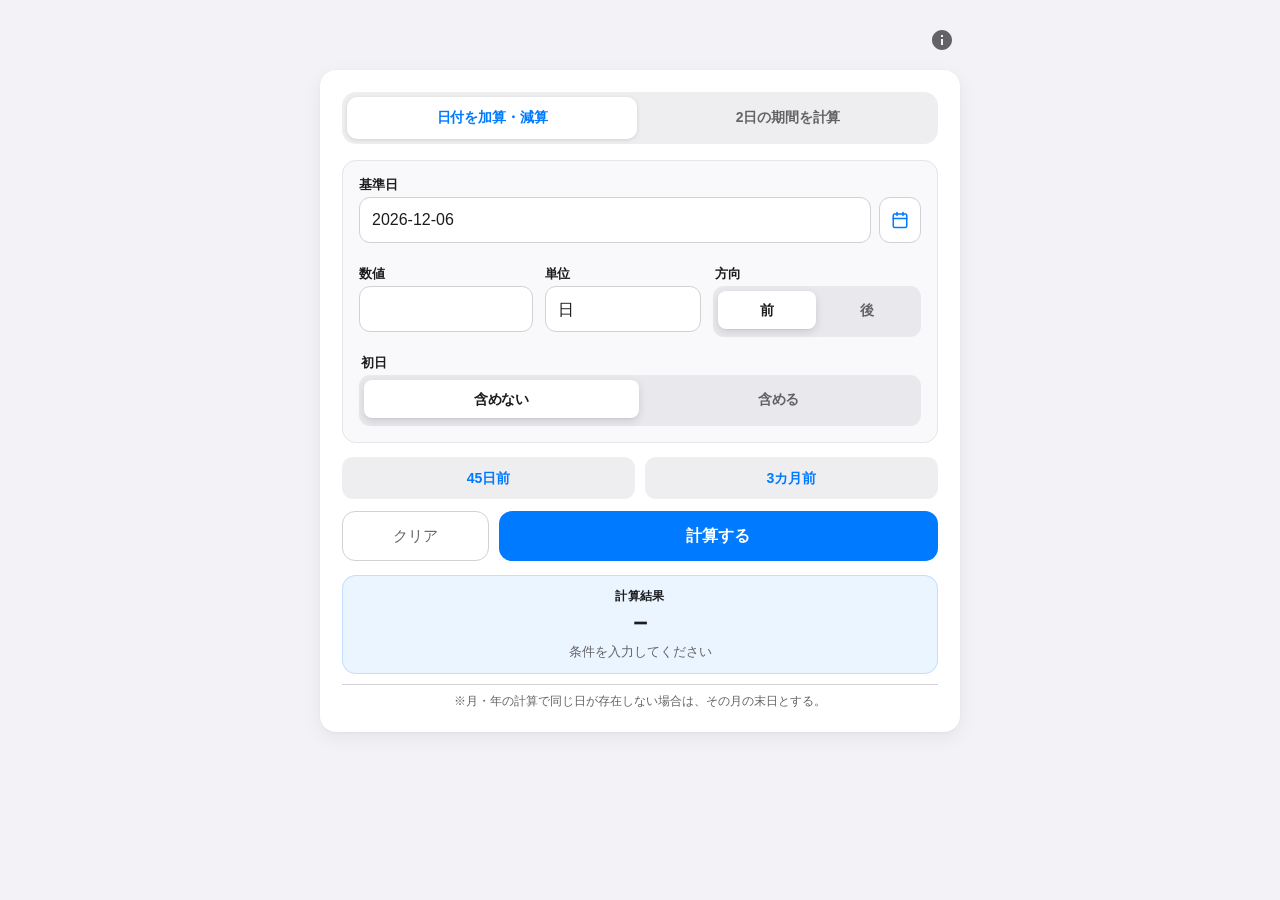
==== commit a9d4f4e1: "Add files via upload" ====
--- a/index.html
+++ b/index.html
@@ -1,4 +1,3 @@
-
 <!DOCTYPE html>
 <html lang="ja">
 <head>
@@ -77,13 +76,136 @@
   margin: 0 auto;
 }
 
-/* タイトル */
-.page-title {
-  margin: 0 0 8px 0;
-  font-size: clamp(1.35rem, 3.5vw, 1.75rem);
-  font-weight: 700;
-  letter-spacing: -0.025em;
+/* インフォメーションボタンの設置エリア（右上に変更） */
+.header-container {
+  display: flex;
+  justify-content: flex-end;
+  align-items: center;
+  margin-bottom: 12px;
+}
+
+/* iOS風 インフォメーションボタン（グレー系に変更） */
+.info-button {
+  display: inline-flex;
+  align-items: center;
+  justify-content: center;
+  width: 36px;
+  height: 36px;
+  border-radius: 50%;
+  background: transparent;
+  color: var(--text-secondary);
+  border: none;
+  padding: 0;
+  cursor: pointer;
+  outline: none;
+  -webkit-tap-highlight-color: transparent;
+  transition: transform 0.15s cubic-bezier(0.2, 0, 0, 1), opacity 0.15s ease, background-color 0.15s ease, color 0.15s ease;
+}
+
+.info-button svg {
+  width: 24px;
+  height: 24px;
+  fill: currentColor;
+}
+
+.info-button:hover {
+  background-color: var(--group-bg);
   color: var(--text-primary);
+}
+
+.info-button:active {
+  transform: scale(0.9);
+  opacity: 0.6;
+}
+
+/* iOS風 モーダルダイアログ */
+.modal-overlay {
+  position: fixed;
+  top: 0;
+  left: 0;
+  width: 100vw;
+  height: 100vh;
+  background: rgba(0, 0, 0, 0.4);
+  backdrop-filter: blur(10px);
+  -webkit-backdrop-filter: blur(10px);
+  display: flex;
+  justify-content: center;
+  align-items: center;
+  z-index: 9999;
+  opacity: 0;
+  visibility: hidden;
+  transition: opacity 0.25s ease, visibility 0.25s ease;
+  padding: 20px;
+}
+
+.modal-overlay.active {
+  opacity: 1;
+  visibility: visible;
+}
+
+.modal-content {
+  position: relative;
+  background: #ffffff;
+  border-radius: 20px;
+  max-width: 90vw;
+  max-height: 85vh;
+  box-shadow: 0 20px 40px rgba(0, 0, 0, 0.25);
+  overflow: hidden;
+  display: flex;
+  flex-direction: column;
+  transform: scale(0.92);
+  transition: transform 0.25s cubic-bezier(0.175, 0.885, 0.32, 1.275);
+}
+
+.modal-overlay.active .modal-content {
+  transform: scale(1);
+}
+
+.modal-close-btn {
+  position: absolute;
+  top: 12px;
+  right: 12px;
+  width: 30px;
+  height: 30px;
+  border-radius: 50%;
+  background: rgba(118, 118, 128, 0.12);
+  color: var(--text-secondary);
+  border: none;
+  display: flex;
+  align-items: center;
+  justify-content: center;
+  cursor: pointer;
+  z-index: 10;
+  transition: background 0.15s ease, transform 0.15s ease;
+  -webkit-tap-highlight-color: transparent;
+}
+
+.modal-close-btn:active {
+  transform: scale(0.9);
+  background: rgba(118, 118, 128, 0.25);
+}
+
+.modal-close-btn svg {
+  width: 16px;
+  height: 16px;
+  stroke: currentColor;
+  stroke-width: 2.5;
+  stroke-linecap: round;
+}
+
+.modal-body {
+  padding: 16px;
+  overflow-y: auto;
+  display: flex;
+  justify-content: center;
+  align-items: center;
+}
+
+.modal-body img {
+  max-width: 100%;
+  height: auto;
+  border-radius: 12px;
+  display: block;
 }
 
 /* メインカード */
@@ -186,7 +308,7 @@
   border-radius: var(--radius-md);
   padding: 0 12px;
   font: inherit;
-  font-size: 16px; /* 自動ズーム防止のため、規定フォントサイズを16pxに設定 */
+  font-size: 16px;
   color: var(--text-primary);
   background: var(--input-bg);
   outline: none;
@@ -431,11 +553,8 @@
     padding-right: calc(8px + env(safe-area-inset-right));
   }
 
-  .page-title {
-    visibility: hidden; /* タイトルテキストのみ非表示にして縦幅領域は維持 */
-    font-size: 1.3rem;
+  .header-container {
     margin-bottom: 8px;
-    margin-left: 0;
   }
 
   .card {
@@ -457,7 +576,6 @@
     display: none;
   }
 
-  /* モバイル画面での入力要素の文字サイズを全て 16px 以上にして自動拡大を阻止 */
   input[type="text"],
   input[type="number"],
   input[type="date"],
@@ -514,7 +632,6 @@
   padding: max(22px, env(safe-area-inset-top)) max(20px, env(safe-area-inset-right)) max(28px, env(safe-area-inset-bottom)) max(20px, env(safe-area-inset-left));
 }
 main { width: min(640px, 100%); }
-.page-title { display: none; }
 .card {
   background: var(--card-bg);
   backdrop-filter: none;
@@ -559,6 +676,7 @@
   .quick-button:hover { background: rgba(0,122,255,.12); }
   .radio-option:hover:not(:has(input:disabled)) { background: rgba(255,255,255,.7); color: var(--text-primary); }
   .radio-option:has(input:disabled):hover { opacity:.55; background:rgba(118,118,128,.08); }
+  .info-button:hover { background: var(--group-bg); color: var(--text-primary); }
 }
 button:focus-visible, input:focus-visible, select:focus-visible, .radio-option:has(input:focus-visible) {
   outline: 3px solid rgba(0,122,255,.28); outline-offset: 2px;
@@ -578,13 +696,19 @@
 @media (prefers-reduced-motion: reduce) {
   *, *::before, *::after { animation: none !important; transition: none !important; scroll-behavior: auto !important; }
 }
-
   </style>
 </head>
 <body>
   <main>
-    <h1 id="page-title" class="page-title">日付計算</h1>
-    <section class="card" aria-labelledby="page-title">
+    <div class="header-container">
+      <button type="button" class="info-button" id="infoButton" aria-label="インフォメーション">
+        <svg viewBox="0 0 24 24">
+          <path d="M12 2C6.48 2 2 6.48 2 12s4.48 10 10 10 10-4.48 10-10S17.52 2 12 2zm1 15h-2v-6h2v6zm0-8h-2V7h2v2z"/>
+        </svg>
+      </button>
+    </div>
+
+    <section class="card" aria-label="日付計算ツール">
       
       <!-- モード切替タブ -->
       <div class="calc-mode-selector">
@@ -709,6 +833,21 @@
     </section>
   </main>
 
+  <!-- iOS風 モーダルダイアログ構造 -->
+  <div class="modal-overlay" id="infoModal" role="dialog" aria-modal="true" aria-hidden="true">
+    <div class="modal-content">
+      <button type="button" class="modal-close-btn" id="modalCloseBtn" aria-label="閉じる">
+        <svg viewBox="0 0 24 24">
+          <line x1="18" y1="6" x2="6" y2="18"></line>
+          <line x1="6" y1="6" x2="18" y2="18"></line>
+        </svg>
+      </button>
+      <div class="modal-body">
+        <img src="pompomboo-tools.png" alt="Pompomboo Tools">
+      </div>
+    </div>
+  </div>
+
   <script>
 'use strict';
 
@@ -737,6 +876,36 @@
 
 const clearButton = document.getElementById('clearButton');
 const firstDayInputs = document.querySelectorAll('input[name="firstDay"]');
+
+/* インフォメーションモーダル制御 */
+const infoButton = document.getElementById('infoButton');
+const infoModal = document.getElementById('infoModal');
+const modalCloseBtn = document.getElementById('modalCloseBtn');
+
+function openModal() {
+  infoModal.classList.add('active');
+  infoModal.setAttribute('aria-hidden', 'false');
+}
+
+function closeModal() {
+  infoModal.classList.remove('active');
+  infoModal.setAttribute('aria-hidden', 'true');
+}
+
+infoButton.addEventListener('click', openModal);
+modalCloseBtn.addEventListener('click', closeModal);
+
+infoModal.addEventListener('click', (e) => {
+  if (e.target === infoModal) {
+    closeModal();
+  }
+});
+
+document.addEventListener('keydown', (e) => {
+  if (e.key === 'Escape' && infoModal.classList.contains('active')) {
+    closeModal();
+  }
+});
 
 let currentMode = 'add';
 
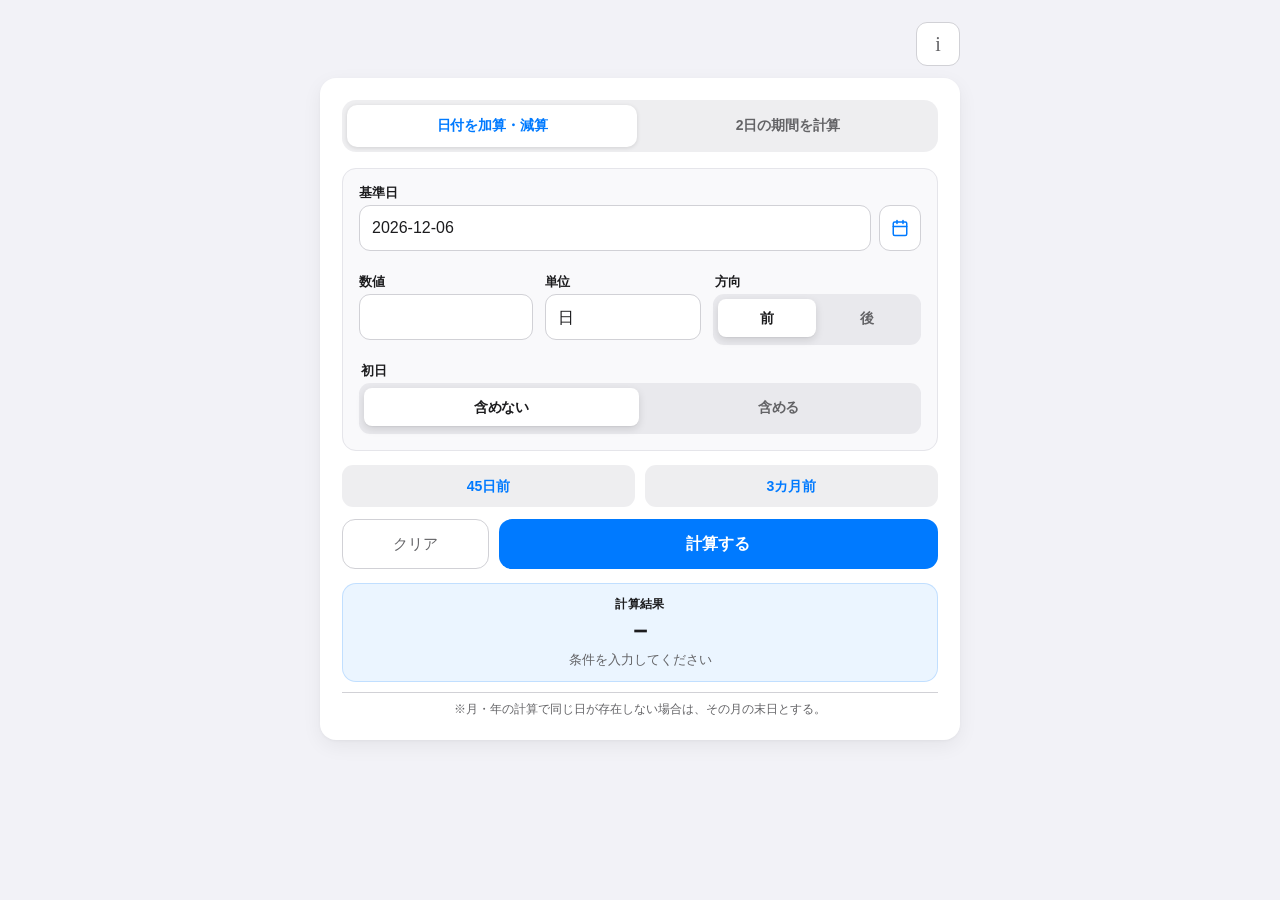
==== commit 4aa7c53f: "Add files via upload" ====
--- a/index.html
+++ b/index.html
@@ -84,38 +84,37 @@
   margin-bottom: 12px;
 }
 
-/* iOS風 インフォメーションボタン（グレー系に変更） */
+/* インフォメーションボタン（単体「i」、背景色: 白、クリアと同色テキスト） */
 .info-button {
   display: inline-flex;
   align-items: center;
   justify-content: center;
-  width: 36px;
-  height: 36px;
-  border-radius: 50%;
-  background: transparent;
+  width: 44px;
+  height: 44px;
+  border-radius: var(--radius-md);
+  background: #ffffff;
   color: var(--text-secondary);
-  border: none;
+  border: 1px solid var(--border-color);
   padding: 0;
   cursor: pointer;
   outline: none;
+  font-family: Georgia, "Times New Roman", serif;
+  font-size: 20px;
+  font-weight: 400;
+  font-style: normal;
+  line-height: 1;
   -webkit-tap-highlight-color: transparent;
-  transition: transform 0.15s cubic-bezier(0.2, 0, 0, 1), opacity 0.15s ease, background-color 0.15s ease, color 0.15s ease;
-}
-
-.info-button svg {
-  width: 24px;
-  height: 24px;
-  fill: currentColor;
+  transition: all 0.15s ease;
 }
 
 .info-button:hover {
-  background-color: var(--group-bg);
+  background: rgba(118, 118, 128, 0.08);
+  border-color: #c7c7cc;
   color: var(--text-primary);
 }
 
 .info-button:active {
-  transform: scale(0.9);
-  opacity: 0.6;
+  transform: scale(0.98);
 }
 
 /* iOS風 モーダルダイアログ */
@@ -676,7 +675,7 @@
   .quick-button:hover { background: rgba(0,122,255,.12); }
   .radio-option:hover:not(:has(input:disabled)) { background: rgba(255,255,255,.7); color: var(--text-primary); }
   .radio-option:has(input:disabled):hover { opacity:.55; background:rgba(118,118,128,.08); }
-  .info-button:hover { background: var(--group-bg); color: var(--text-primary); }
+  .info-button:hover { background: rgba(118, 118, 128, 0.08); border-color: #c7c7cc; color: var(--text-primary); }
 }
 button:focus-visible, input:focus-visible, select:focus-visible, .radio-option:has(input:focus-visible) {
   outline: 3px solid rgba(0,122,255,.28); outline-offset: 2px;
@@ -692,6 +691,7 @@
   .calc-mode-selector { margin-bottom: 10px; }
   .action-buttons { grid-template-columns: 1fr 3fr; }
   .clear, .calculate { min-height: 46px; height: 46px; font-size: 16px; }
+  .info-button { width: 44px; height: 44px; }
 }
 @media (prefers-reduced-motion: reduce) {
   *, *::before, *::after { animation: none !important; transition: none !important; scroll-behavior: auto !important; }
@@ -701,11 +701,7 @@
 <body>
   <main>
     <div class="header-container">
-      <button type="button" class="info-button" id="infoButton" aria-label="インフォメーション">
-        <svg viewBox="0 0 24 24">
-          <path d="M12 2C6.48 2 2 6.48 2 12s4.48 10 10 10 10-4.48 10-10S17.52 2 12 2zm1 15h-2v-6h2v6zm0-8h-2V7h2v2z"/>
-        </svg>
-      </button>
+      <button type="button" class="info-button" id="infoButton" aria-label="インフォメーション">i</button>
     </div>
 
     <section class="card" aria-label="日付計算ツール">
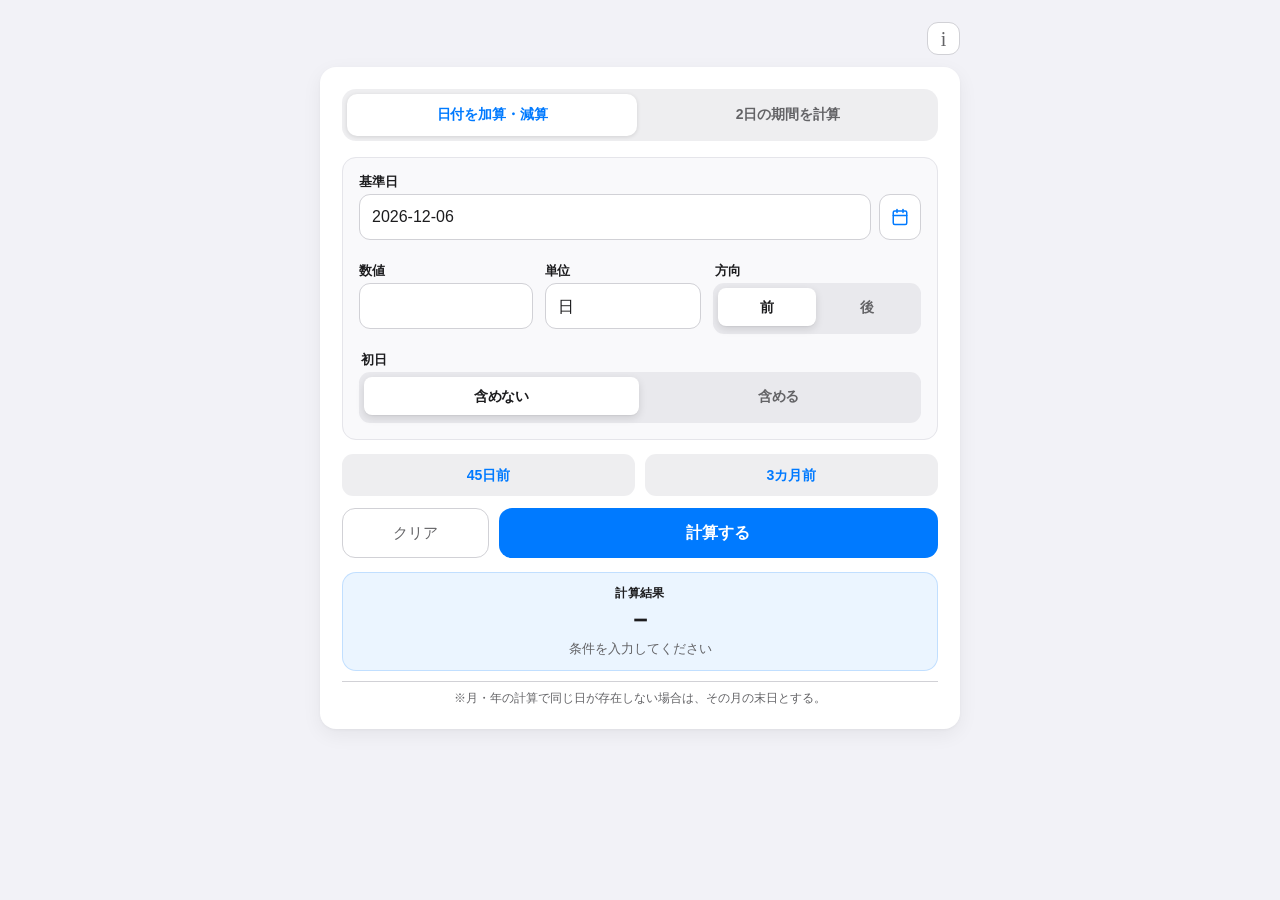
==== commit 45c0e543: "Add files via upload" ====
--- a/index.html
+++ b/index.html
@@ -89,8 +89,8 @@
   display: inline-flex;
   align-items: center;
   justify-content: center;
-  width: 44px;
-  height: 44px;
+  width: 33px;
+  height: 33px;
   border-radius: var(--radius-md);
   background: #ffffff;
   color: var(--text-secondary);
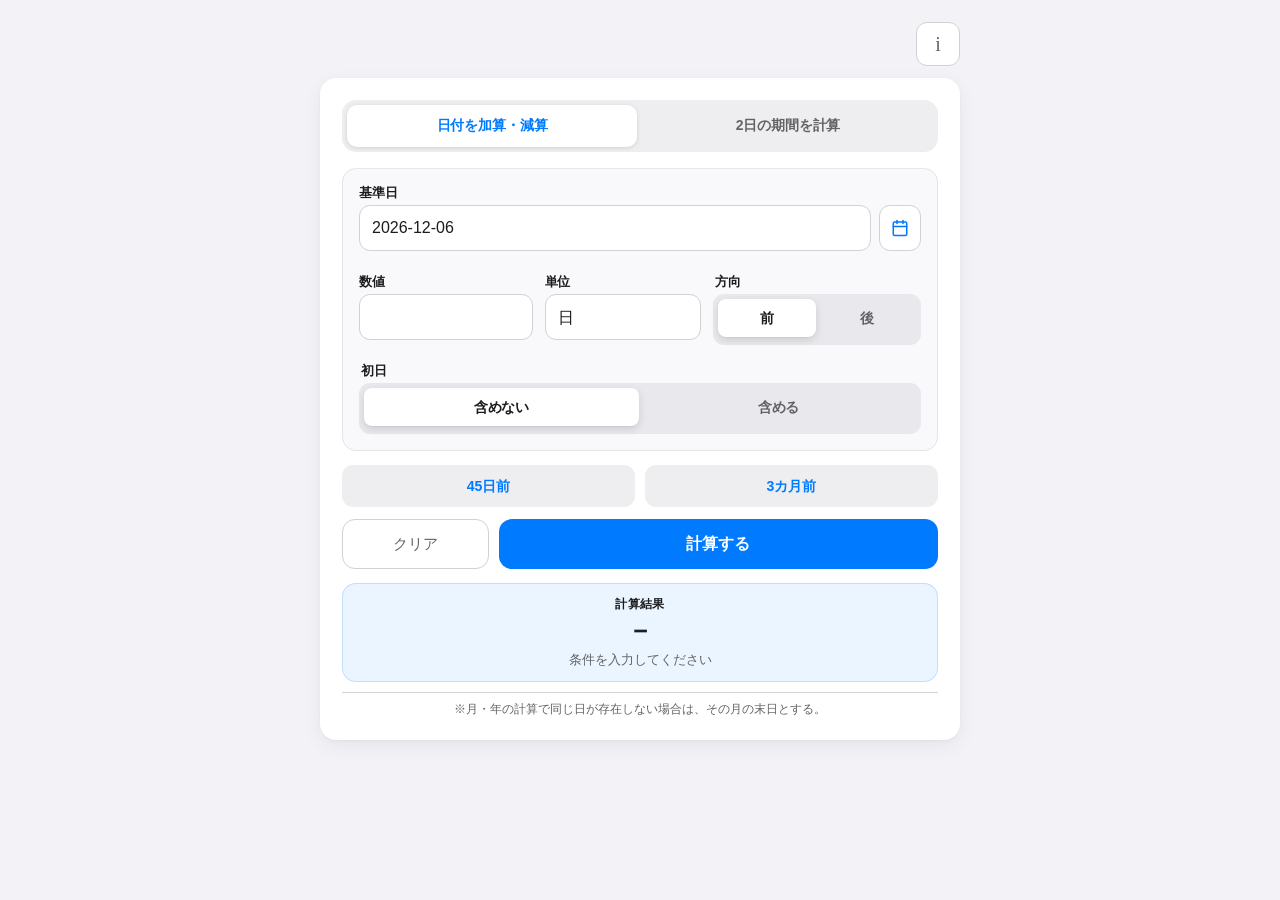
==== commit b099f580: "Update index.html" ====
--- a/index.html
+++ b/index.html
@@ -89,8 +89,8 @@
   display: inline-flex;
   align-items: center;
   justify-content: center;
-  width: 33px;
-  height: 33px;
+  width: 44px;
+  height: 44px;
   border-radius: var(--radius-md);
   background: #ffffff;
   color: var(--text-secondary);
@@ -1287,4 +1287,4 @@
 });
   </script>
 </body>
-</html>+</html>
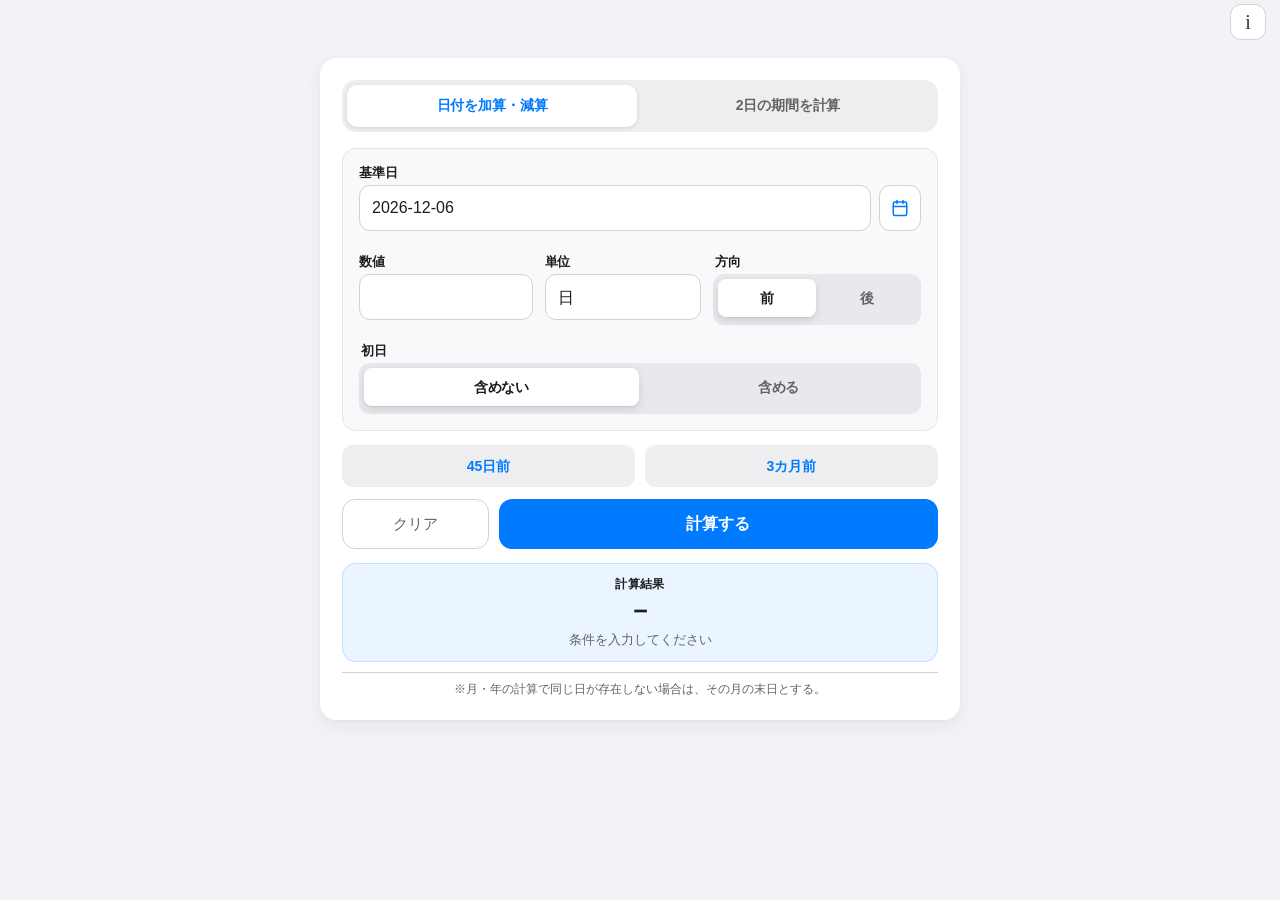
==== commit 013301fb: "Add files via upload" ====
--- a/index.html
+++ b/index.html
@@ -8,28 +8,14 @@
   <meta name="robots" content="noindex, nofollow">
   <link rel="icon" href="./favicon.png" type="image/png" sizes="32x32">
   <link rel="apple-touch-icon" href="./apple-touch-icon.png" sizes="180x180">
-  <title>日付計算ツール</title>
+  <title>日付計算</title>
   <style>
 @charset "UTF-8";
 
 :root {
-  --system-bg: #f2f2f7;
-  --card-bg: rgba(255, 255, 255, 0.82);
-  --card-border: rgba(255, 255, 255, 0.6);
-  --group-bg: rgba(118, 118, 128, 0.08);
-  --text-primary: #1c1c1e;
-  --text-secondary: #8e8e93;
-  --accent-color: #007aff;
-  --accent-hover: #0062cc;
   --accent-subtle: rgba(0, 122, 255, 0.08);
   --accent-border: rgba(0, 122, 255, 0.18);
-  --border-color: rgba(60, 60, 67, 0.12);
-  --input-bg: rgba(255, 255, 255, 0.9);
-  --shadow-card: 0 20px 40px rgba(0, 0, 0, 0.06), 0 1px 3px rgba(0, 0, 0, 0.04);
   --shadow-segmented: 0 3px 8px rgba(0, 0, 0, 0.12), 0 1px 1px rgba(0, 0, 0, 0.04);
-  --radius-xl: 20px;
-  --radius-lg: 14px;
-  --radius-md: 10px;
   --radius-sm: 6px;
   --font-family: -apple-system, BlinkMacSystemFont, "SF Pro Text", "SF Pro Display", "Helvetica Neue", "Hiragino Sans", "Yu Gothic UI", sans-serif;
 }
@@ -42,8 +28,6 @@
 
 html {
   background-color: var(--system-bg);
-  background-image: radial-gradient(at 0% 0%, rgba(0, 122, 255, 0.05) 0px, transparent 50%),
-                    radial-gradient(at 100% 100%, rgba(0, 122, 255, 0.05) 0px, transparent 50%);
   background-attachment: fixed;
 }
 
@@ -62,29 +46,16 @@
   font-family: var(--font-family);
   color: var(--text-primary);
   background: transparent;
-  display: flex;
-  justify-content: center;
-  align-items: flex-start;
-  padding: calc(16px + env(safe-area-inset-top)) calc(16px + env(safe-area-inset-right)) calc(12px + env(safe-area-inset-bottom)) calc(16px + env(safe-area-inset-left));
   -webkit-font-smoothing: antialiased;
   -moz-osx-font-smoothing: grayscale;
 }
 
-main {
-  width: min(640px, 100%);
-  min-width: 0;
-  margin: 0 auto;
-}
-
-/* インフォメーションボタンの設置エリア（右上に変更） */
-.header-container {
-  display: flex;
-  justify-content: flex-end;
-  align-items: center;
-  margin-bottom: 12px;
-}
-
-/* インフォメーションボタン（単体「i」、背景色: 白、クリアと同色テキスト） */
+/* インフォメーションボタンの設置エリア：PCはカード下の右下 */
+.info-positioner {
+  margin-top: 12px;
+}
+
+/* インフォメーションボタン（単体「i」、背景色: 白、角丸枠線付き） */
 .info-button {
   display: inline-flex;
   align-items: center;
@@ -93,8 +64,8 @@
   height: 44px;
   border-radius: var(--radius-md);
   background: #ffffff;
-  color: var(--text-secondary);
-  border: 1px solid var(--border-color);
+  color: #333333;
+  border: 1px solid #d1d1d6;
   padding: 0;
   cursor: pointer;
   outline: none;
@@ -108,9 +79,9 @@
 }
 
 .info-button:hover {
-  background: rgba(118, 118, 128, 0.08);
+  background: #f2f2f7;
   border-color: #c7c7cc;
-  color: var(--text-primary);
+  color: #000000;
 }
 
 .info-button:active {
@@ -211,34 +182,20 @@
 .card {
   width: 100%;
   min-width: 0;
-  background: var(--card-bg);
-  backdrop-filter: blur(20px) saturate(180%);
-  -webkit-backdrop-filter: blur(20px) saturate(180%);
-  border: 1px solid var(--card-border);
-  border-radius: var(--radius-xl);
-  box-shadow: var(--shadow-card);
-  padding: clamp(14px, 3vw, 20px);
 }
 
 /* iOS風セグメンテッドコントロール */
 .calc-mode-selector {
   display: grid;
   grid-template-columns: 1fr 1fr;
-  gap: 2px;
   background: var(--group-bg);
-  padding: 3px;
-  border-radius: var(--radius-md);
-  margin-bottom: 10px;
 }
 
 .mode-tab {
-  min-height: 36px;
   background: transparent;
   color: var(--text-secondary);
   border: none;
-  border-radius: calc(var(--radius-md) - 3px);
   font-weight: 600;
-  font-size: 0.88rem;
   letter-spacing: -0.01em;
   transition: all 0.2s cubic-bezier(0.16, 1, 0.3, 1);
   cursor: pointer;
@@ -250,17 +207,13 @@
 
 .mode-tab.active {
   background: #ffffff;
-  color: var(--text-primary);
-  box-shadow: var(--shadow-segmented);
 }
 
 /* パラメーター入力エリア（グループコンテナ） */
 .params-group {
   border: 1px solid var(--border-color);
   border-radius: var(--radius-lg);
-  padding: 12px 16px;
   margin: 0 0 10px 0;
-  background: rgba(255, 255, 255, 0.4);
 }
 
 .field {
@@ -335,16 +288,11 @@
   grid-template-columns: 1fr 1fr;
   gap: 2px;
   background: var(--group-bg);
-  padding: 3px;
-  border-radius: var(--radius-md);
 }
 
 .radio-option {
   position: relative;
   border: none;
-  border-radius: calc(var(--radius-md) - 3px);
-  min-height: 36px;
-  height: 36px;
   display: flex;
   align-items: center;
   justify-content: center;
@@ -389,17 +337,12 @@
   display: grid;
   grid-template-columns: repeat(2, minmax(0, 1fr));
   gap: 10px;
-  margin: 10px 0;
 }
 
 .quick-button {
   min-width: 0;
-  min-height: 38px;
-  height: 38px;
   padding: 0 12px;
   font-size: 0.88rem;
-  background: var(--group-bg);
-  color: var(--accent-color);
   border: none;
   border-radius: var(--radius-md);
 }
@@ -410,16 +353,11 @@
 
 .action-buttons {
   display: grid;
-  grid-template-columns: minmax(88px, 0.35fr) minmax(0, 1fr);
-  gap: 10px;
 }
 
 .clear {
   min-height: 44px;
   height: 44px;
-  background: var(--group-bg);
-  color: var(--text-primary);
-  font-size: 0.95rem;
 }
 
 .clear:hover {
@@ -432,8 +370,6 @@
   height: 44px;
   background: var(--accent-color);
   color: #ffffff;
-  font-size: 0.98rem;
-  box-shadow: 0 4px 12px rgba(0, 122, 255, 0.25);
 }
 
 .calculate:hover {
@@ -442,9 +378,7 @@
 
 /* 結果表示エリア */
 .result {
-  margin-top: 10px;
   padding: 12px 16px;
-  border-radius: var(--radius-lg);
   background: var(--accent-subtle);
   border: 1px solid var(--accent-border);
   text-align: center;
@@ -545,20 +479,14 @@
 
 /* レスポンシブ */
 @media (max-width: 580px) {
-  body {
-    padding-top: calc(10px + env(safe-area-inset-top));
-    padding-bottom: calc(10px + env(safe-area-inset-bottom));
-    padding-left: calc(8px + env(safe-area-inset-left));
-    padding-right: calc(8px + env(safe-area-inset-right));
-  }
-
-  .header-container {
+
+  .info-positioner {
+    order: 1;
+    margin-top: 0;
     margin-bottom: 8px;
   }
-
   .card {
-    padding: 12px;
-    border-radius: var(--radius-lg);
+    order: 2;
   }
 
   .desktop-date-input {
@@ -598,11 +526,6 @@
   .quick-settings {
     gap: 8px;
     margin: 8px 0;
-  }
-
-  .clear, .calculate {
-    height: 42px;
-    font-size: 16px;
   }
 
   .result {
@@ -630,7 +553,6 @@
 body {
   padding: max(22px, env(safe-area-inset-top)) max(20px, env(safe-area-inset-right)) max(28px, env(safe-area-inset-bottom)) max(20px, env(safe-area-inset-left));
 }
-main { width: min(640px, 100%); }
 .card {
   background: var(--card-bg);
   backdrop-filter: none;
@@ -675,7 +597,7 @@
   .quick-button:hover { background: rgba(0,122,255,.12); }
   .radio-option:hover:not(:has(input:disabled)) { background: rgba(255,255,255,.7); color: var(--text-primary); }
   .radio-option:has(input:disabled):hover { opacity:.55; background:rgba(118,118,128,.08); }
-  .info-button:hover { background: rgba(118, 118, 128, 0.08); border-color: #c7c7cc; color: var(--text-primary); }
+  .info-button:hover { background: #f2f2f7; border-color: #c7c7cc; color: #000000; }
 }
 button:focus-visible, input:focus-visible, select:focus-visible, .radio-option:has(input:focus-visible) {
   outline: 3px solid rgba(0,122,255,.28); outline-offset: 2px;
@@ -691,20 +613,97 @@
   .calc-mode-selector { margin-bottom: 10px; }
   .action-buttons { grid-template-columns: 1fr 3fr; }
   .clear, .calculate { min-height: 46px; height: 46px; font-size: 16px; }
-  .info-button { width: 44px; height: 44px; }
+
+  /* スマホ表示時：年月日・数値・単位を各ボックス内で中央揃え */
+  .mobile-date-pickers select,
+  #amount,
+  #unit {
+    text-align: center;
+    text-align-last: center;
+  }
+  .mobile-date-pickers select option,
+  #unit option {
+    text-align: center;
+  }
+  #addModeInputs label,
+  #addModeInputs legend {
+    text-align: center;
+  }
 }
 @media (prefers-reduced-motion: reduce) {
   *, *::before, *::after { animation: none !important; transition: none !important; scroll-behavior: auto !important; }
 }
-  </style>
+  
+/* ===== 画面上部UI：PDF編集ツール準拠 ===== */
+body {
+  display: flex;
+  justify-content: center;
+  align-items: flex-start;
+  max-width: 100%;
+  margin: 0;
+}
+main {
+  width: min(640px, 100%);
+  min-width: 0;
+  max-width: 640px;
+  margin: 0 auto;
+  display: flex;
+  flex-direction: column;
+}
+.info-positioner {
+  display: flex;
+  align-items: center;
+  justify-content: flex-end;
+  order: 0;
+  width: 100vw;
+  min-height: 44px;
+  margin: -22px 0 14px calc(50% - 50vw);
+  padding: max(4px, env(safe-area-inset-top)) max(14px, env(safe-area-inset-right)) 4px max(14px, env(safe-area-inset-left));
+  background: transparent;
+  border: 0;
+  border-radius: 0;
+  box-shadow: none;
+  backdrop-filter: none;
+  -webkit-backdrop-filter: none;
+}
+.info-positioner .info-button {
+  flex: 0 0 auto;
+  width: 36px;
+  height: 36px;
+  background: #ffffff;
+  color: #333333;
+  border: 1px solid #d1d1d6;
+}
+.card { order: 1; }
+@media (max-width: 600px) {
+  body {
+    padding-top: max(10px, env(safe-area-inset-top));
+    padding-right: max(12px, env(safe-area-inset-right));
+    padding-bottom: max(16px, env(safe-area-inset-bottom));
+    padding-left: max(12px, env(safe-area-inset-left));
+  }
+  .info-positioner {
+    width: 100%;
+    min-height: 42px;
+    margin: -10px 0 10px;
+    padding: max(3px, env(safe-area-inset-top)) 0 3px;
+    background: transparent;
+    border-bottom: 0;
+    box-shadow: none;
+    backdrop-filter: none;
+    -webkit-backdrop-filter: none;
+  }
+  .info-positioner .info-button { width: 36px; height: 36px; }
+}
+</style>
 </head>
 <body>
   <main>
-    <div class="header-container">
-      <button type="button" class="info-button" id="infoButton" aria-label="インフォメーション">i</button>
+    <div class="info-positioner">
+      <button type="button" class="info-button" id="infoButton" aria-label="インフォメーション" aria-haspopup="dialog" aria-controls="infoModal">i</button>
     </div>
 
-    <section class="card" aria-label="日付計算ツール">
+    <section class="card" aria-label="日付計算">
       
       <!-- モード切替タブ -->
       <div class="calc-mode-selector">
@@ -878,14 +877,18 @@
 const infoModal = document.getElementById('infoModal');
 const modalCloseBtn = document.getElementById('modalCloseBtn');
 
+let infoLastFocusedElement = null;
 function openModal() {
+  infoLastFocusedElement = document.activeElement;
   infoModal.classList.add('active');
   infoModal.setAttribute('aria-hidden', 'false');
+  modalCloseBtn.focus();
 }
 
 function closeModal() {
   infoModal.classList.remove('active');
   infoModal.setAttribute('aria-hidden', 'true');
+  if (infoLastFocusedElement) infoLastFocusedElement.focus();
 }
 
 infoButton.addEventListener('click', openModal);
@@ -1287,4 +1290,4 @@
 });
   </script>
 </body>
-</html>
+</html>
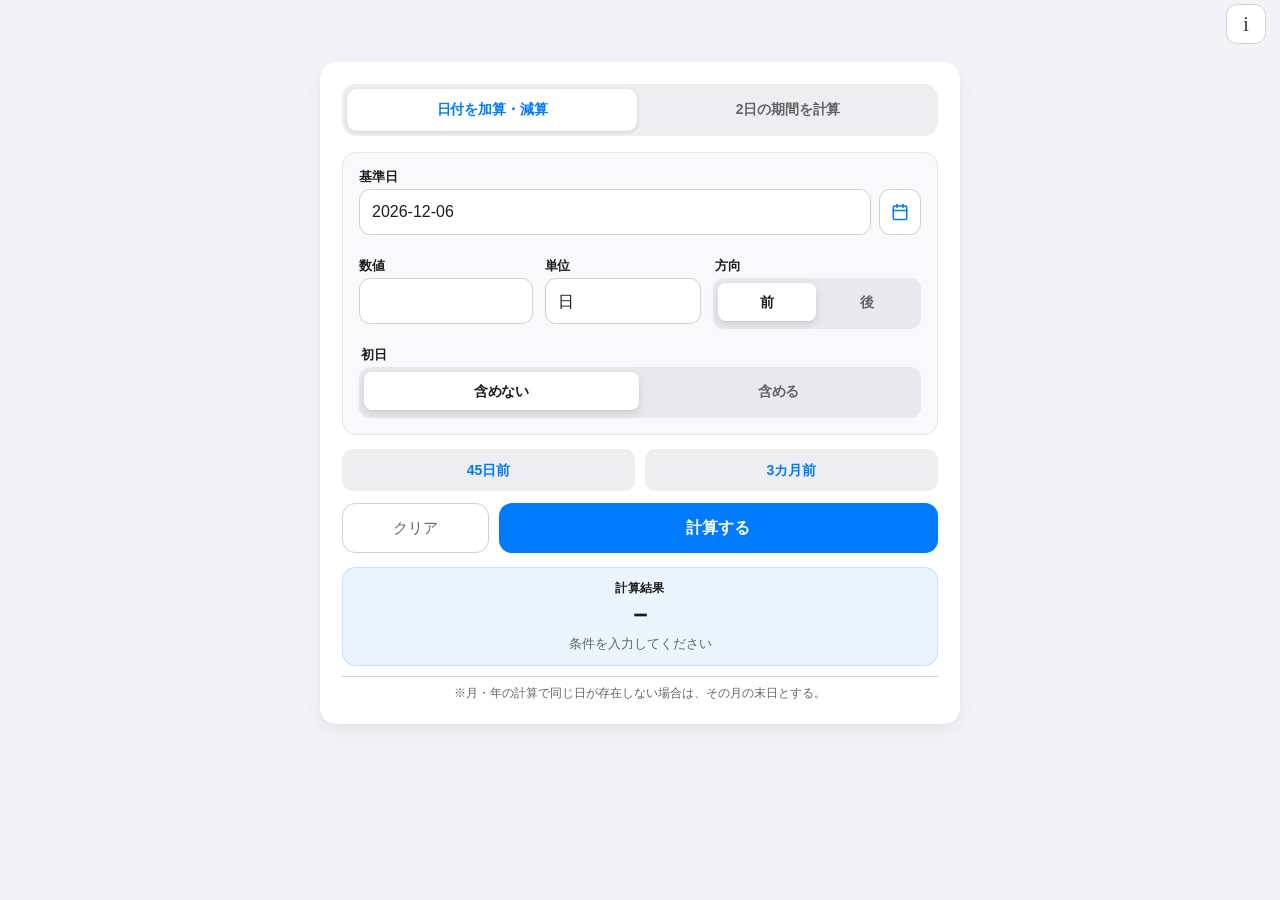
==== commit 5be92322: "Add files via upload" ====
--- a/index.html
+++ b/index.html
@@ -60,8 +60,8 @@
   display: inline-flex;
   align-items: center;
   justify-content: center;
-  width: 44px;
-  height: 44px;
+  width: 40px;
+  height: 40px;
   border-radius: var(--radius-md);
   background: #ffffff;
   color: #333333;
@@ -668,8 +668,8 @@
 }
 .info-positioner .info-button {
   flex: 0 0 auto;
-  width: 36px;
-  height: 36px;
+  width: 40px;
+  height: 40px;
   background: #ffffff;
   color: #333333;
   border: 1px solid #d1d1d6;
@@ -693,7 +693,7 @@
     backdrop-filter: none;
     -webkit-backdrop-filter: none;
   }
-  .info-positioner .info-button { width: 36px; height: 36px; }
+  .info-positioner .info-button { width: 40px; height: 40px; }
 }
 </style>
 </head>
